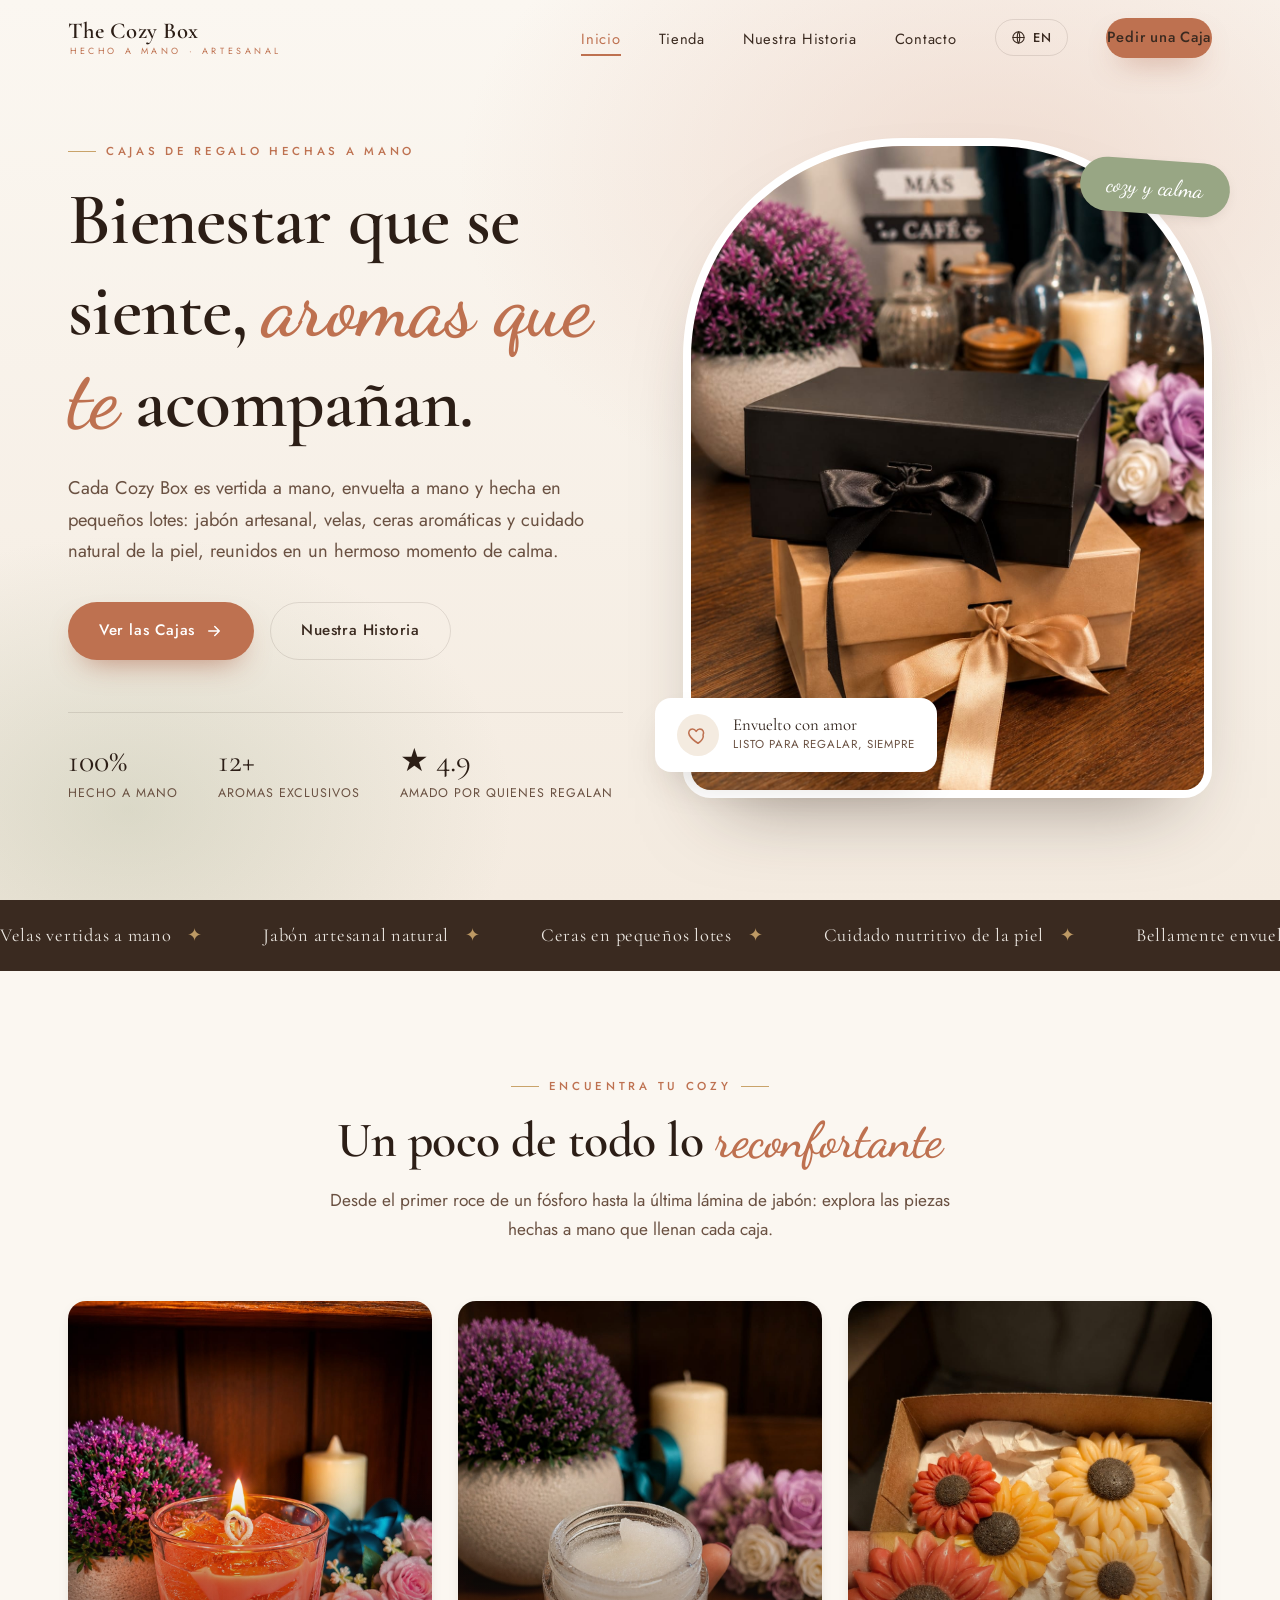
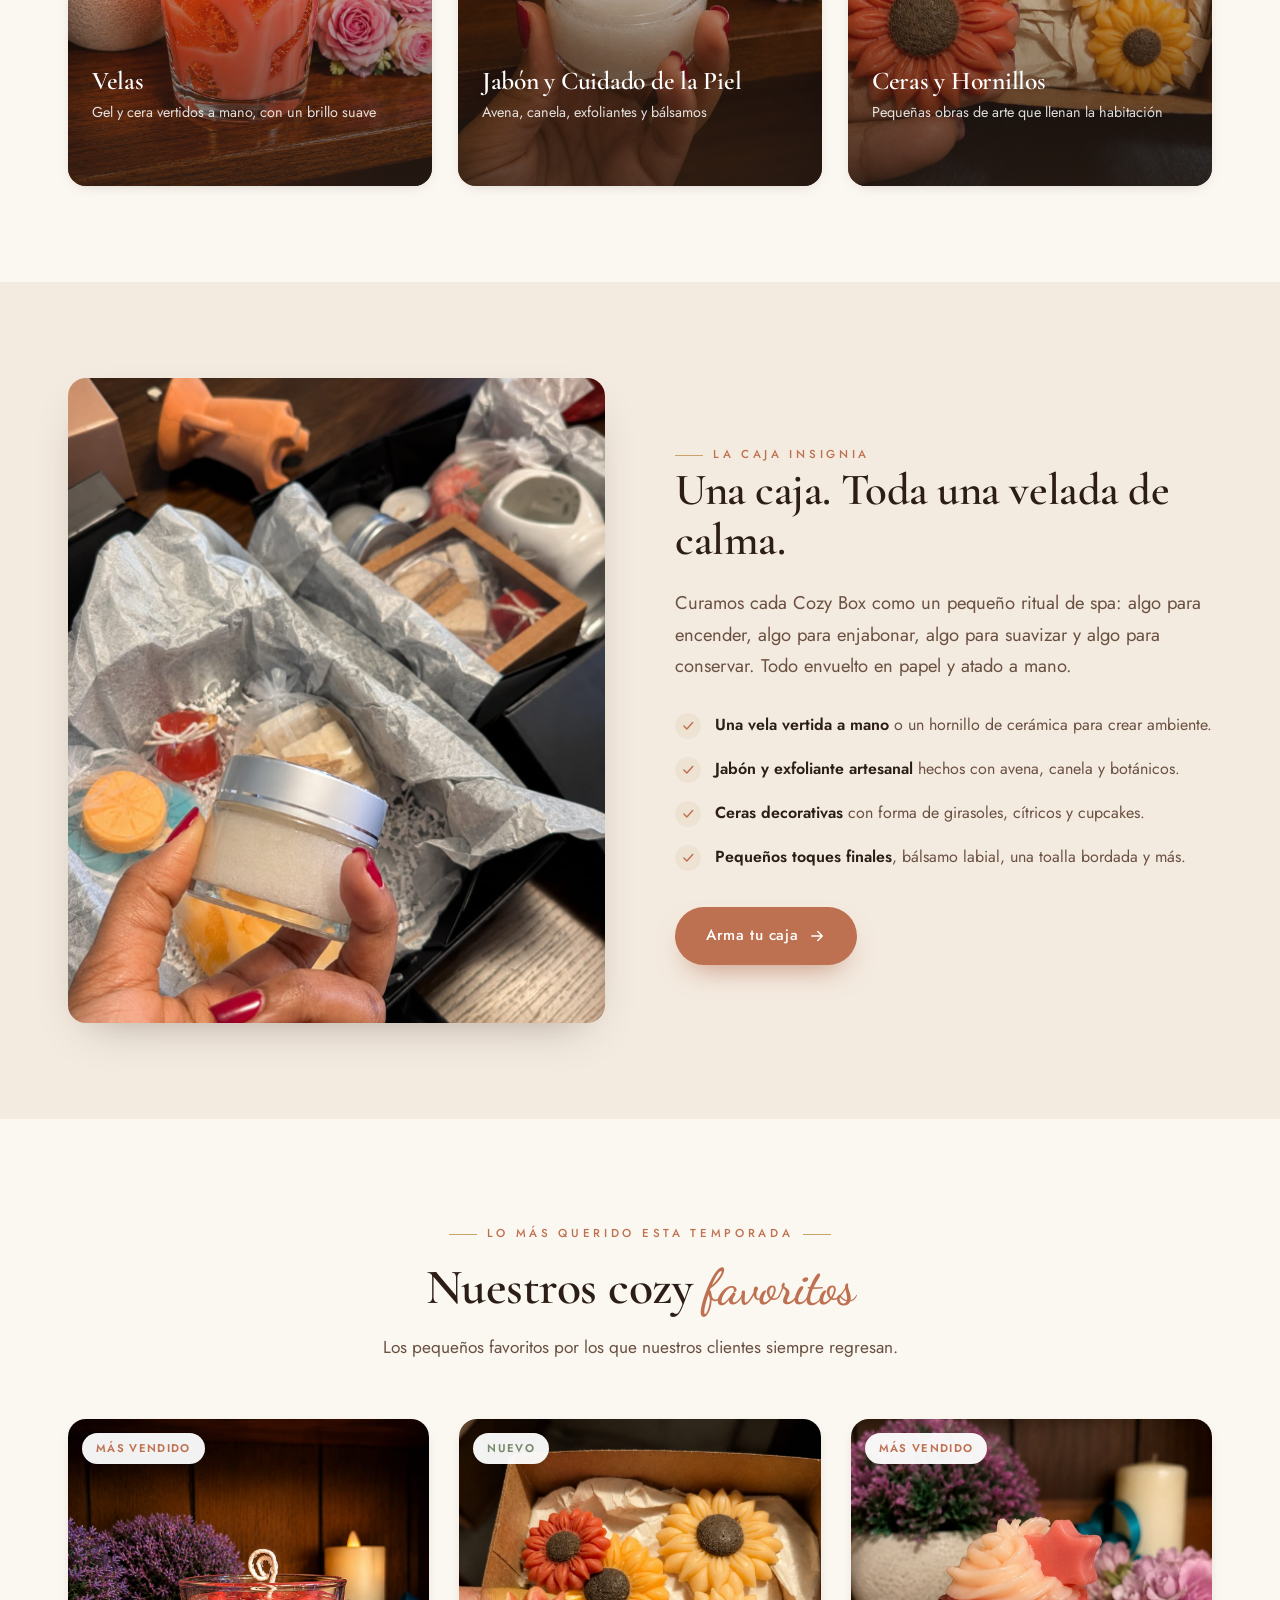
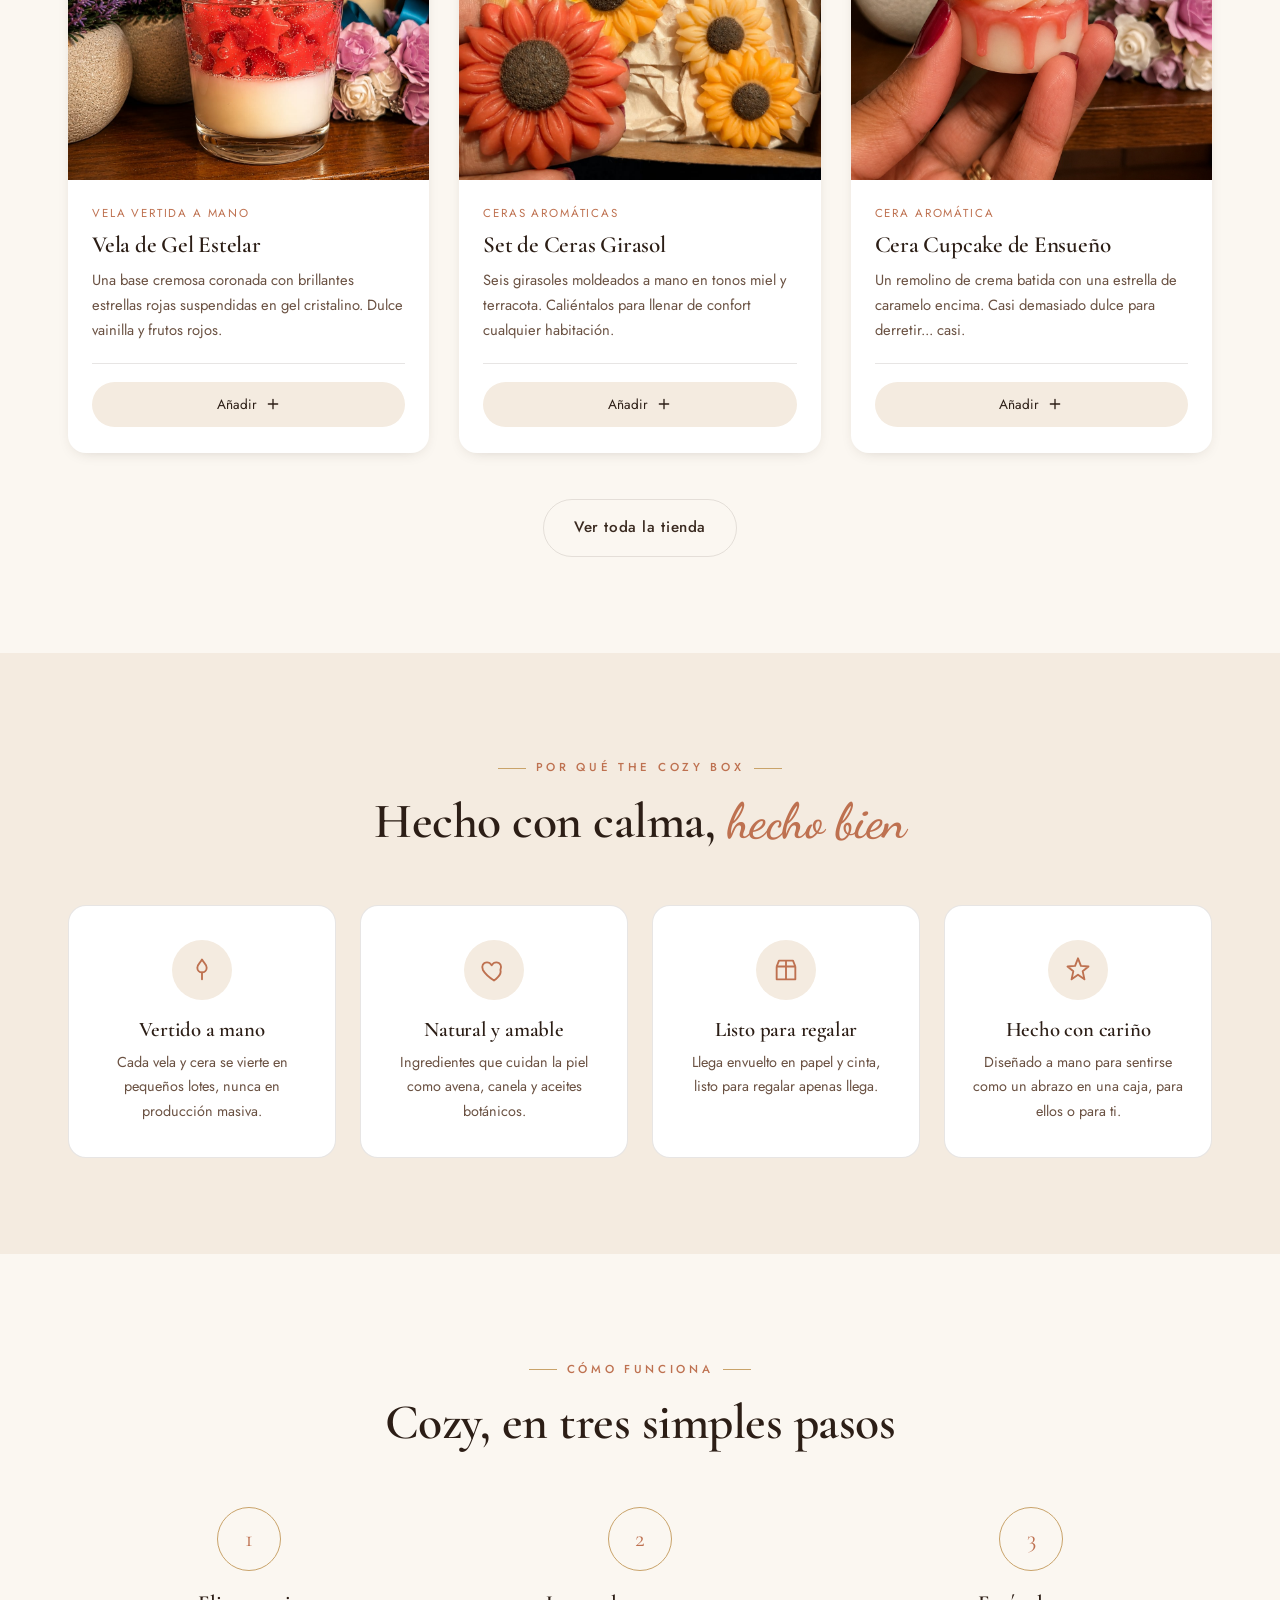
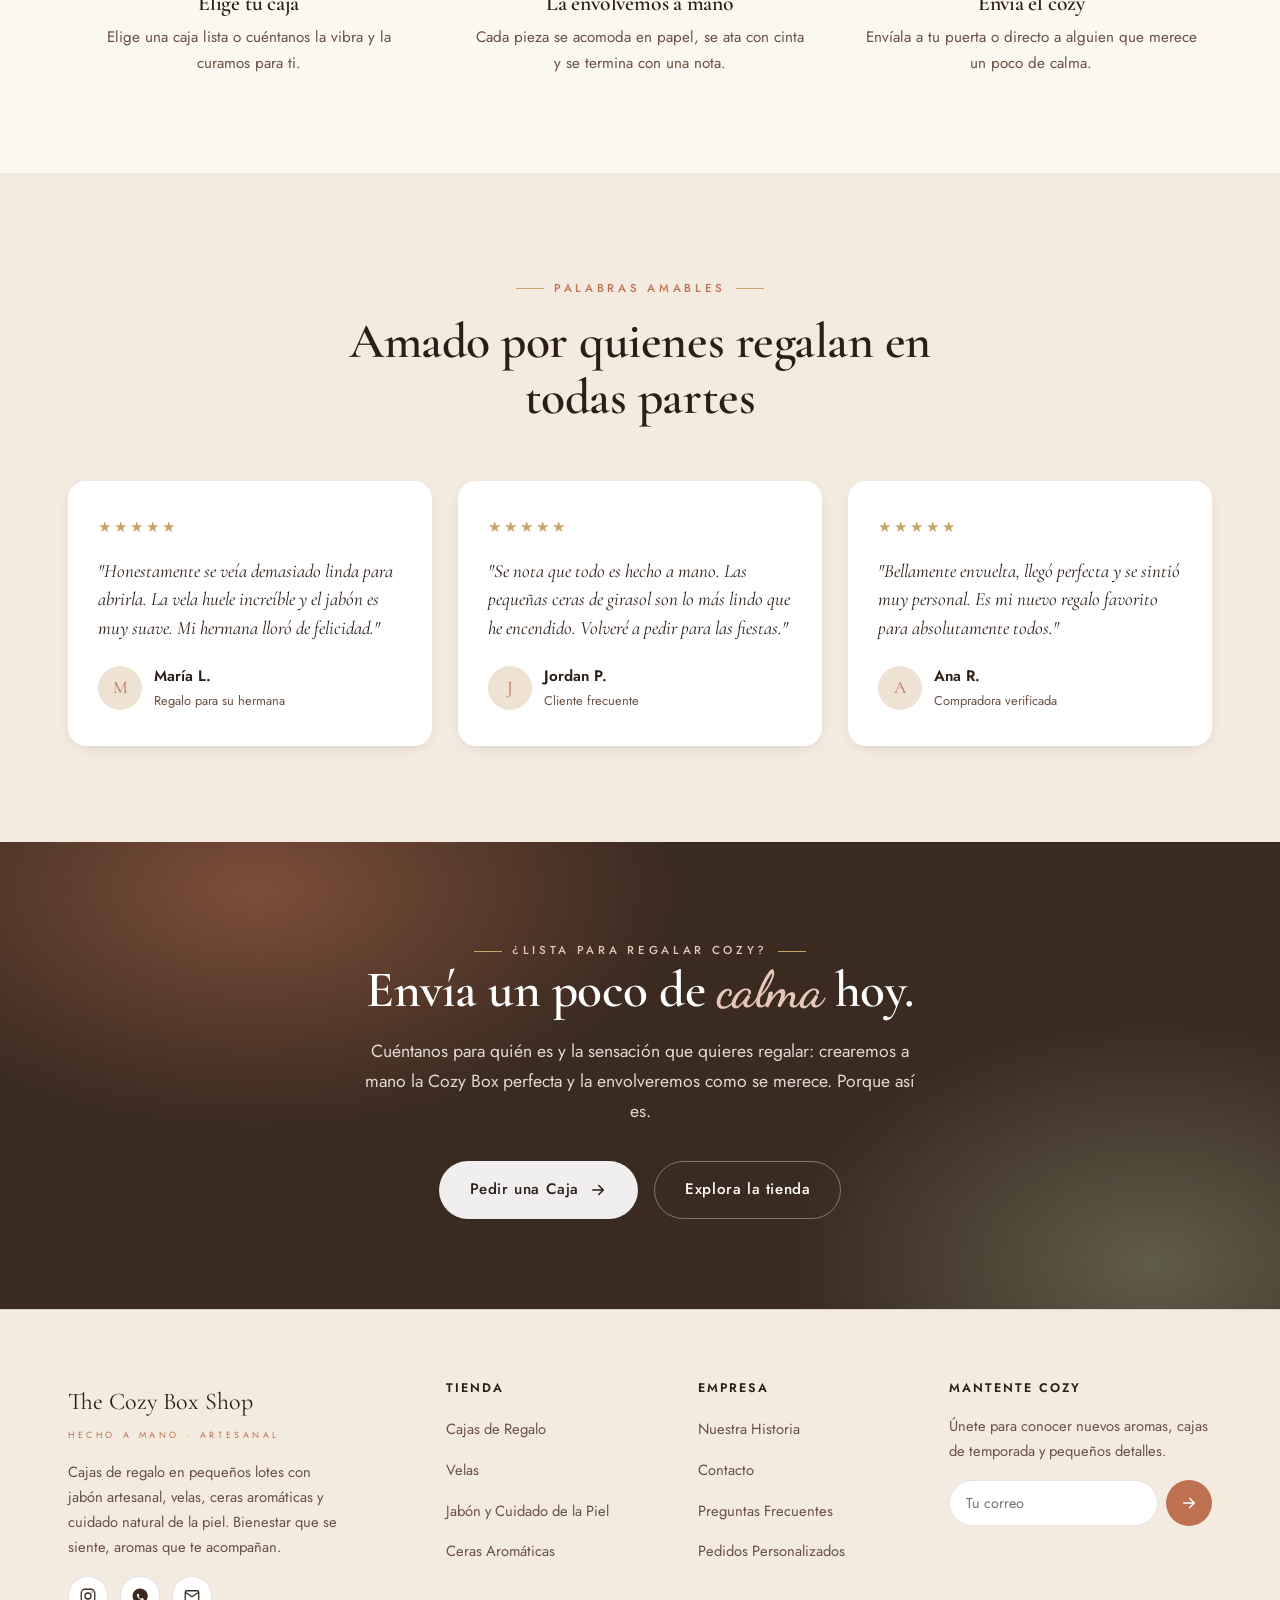
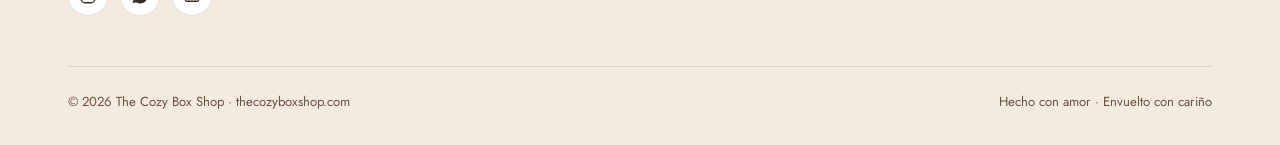
==== index.html @ f4580fd0 "Initial commit: The Cozy Box Shop static site Handmade gift-box boutique site (home, shop, story, co" ====
<!DOCTYPE html>
<html lang="es">
<head>
<meta charset="UTF-8">
<meta name="viewport" content="width=device-width, initial-scale=1.0">
<title>The Cozy Box Shop, Handcrafted Gift Boxes of Soap, Candles & Calm</title>
<meta name="description" content="Artisanal gift boxes filled with handmade soap, scented candles, wax melts, and natural skincare. Thoughtfully curated, beautifully wrapped, and made to be felt. Ship cozy to someone you love.">
<meta property="og:title" content="The Cozy Box Shop, Handcrafted Gift Boxes">
<meta property="og:description" content="Wellness you can feel, scents that stay with you. Handmade gift boxes of soap, candles & calm.">
<meta property="og:type" content="website">
<meta property="og:url" content="https://thecozyboxshop.com">
<meta property="og:image" content="https://thecozyboxshop.com/assets/images/boxes-duo.jpeg">
<link rel="canonical" href="https://thecozyboxshop.com">
<link rel="icon" href="assets/favicon.svg" type="image/svg+xml">
<link rel="apple-touch-icon" href="assets/favicon.svg">
<link rel="preconnect" href="https://fonts.googleapis.com">
<link rel="preconnect" href="https://fonts.gstatic.com" crossorigin>
<link href="https://fonts.googleapis.com/css2?family=Cormorant+Garamond:ital,wght@0,400;0,500;0,600;0,700;1,400;1,500&family=Dancing+Script:wght@500;600;700&family=Jost:wght@300;400;500;600&display=swap" rel="stylesheet">
<link rel="stylesheet" href="css/style.css">
</head>
<body>

<!-- NAV -->
<nav class="nav" id="nav">
  <div class="container">
    <a href="index.html" class="brand">
      <span class="brand-name">The Cozy Box</span>
      <span class="brand-sub">Handmade · Artesanal</span>
    </a>
    <ul class="nav-links" id="navLinks">
      <li><a href="index.html" class="active">Home</a></li>
      <li><a href="shop.html">Shop</a></li>
      <li><a href="about.html">Our Story</a></li>
      <li><a href="contact.html">Contact</a></li>
      <li><button class="lang-toggle" id="langToggle" aria-label="Switch to English"><svg viewBox="0 0 24 24" fill="none" stroke="currentColor" stroke-width="1.7"><circle cx="12" cy="12" r="9"/><path d="M3 12h18M12 3c2.6 2.7 2.6 15.3 0 18M12 3c-2.6 2.7-2.6 15.3 0 18" stroke-linecap="round"/></svg><span id="langLabel">EN</span></button></li>
      <li><a href="contact.html" class="btn btn-primary nav-cta">Order a Box</a></li>
    </ul>
    <button class="hamburger" id="hamburger" aria-label="Menu"><span></span><span></span><span></span></button>
  </div>
</nav>

<!-- HERO -->
<header class="hero">
  <div class="container hero-grid">
    <div class="hero-copy reveal">
      <span class="eyebrow">Handcrafted gift boxes</span>
      <h1>Wellness you can feel, <em>scents that stay</em> with you.</h1>
      <p class="lead">Every Cozy Box is hand-poured, hand-wrapped, and made in small batches, artisanal soap, candles, wax melts &amp; natural skincare, gathered into one beautiful moment of calm.</p>
      <div class="hero-actions">
        <a href="shop.html" class="btn btn-primary">Shop the Boxes
          <svg viewBox="0 0 24 24" fill="none" stroke="currentColor" stroke-width="2"><path d="M5 12h14M13 6l6 6-6 6" stroke-linecap="round" stroke-linejoin="round"/></svg>
        </a>
        <a href="about.html" class="btn btn-ghost">Our Story</a>
      </div>
      <div class="hero-stats">
        <div class="stat"><div class="n">100%</div><div class="l">Handmade</div></div>
        <div class="stat"><div class="n">12+</div><div class="l">Signature scents</div></div>
        <div class="stat"><div class="n">★ 4.9</div><div class="l">Loved by gifters</div></div>
      </div>
    </div>
    <div class="hero-art reveal d1">
      <div class="frame"><img src="assets/images/boxes-duo.jpeg" alt="Two hand-wrapped Cozy Boxes with satin ribbon bows, styled with flowers and a candle"></div>
      <span class="hero-tag">cozy &amp; calm</span>
      <div class="hero-badge">
        <span class="ico"><svg viewBox="0 0 24 24" fill="none" stroke="currentColor" stroke-width="1.7"><path d="M12 21s-7-4.5-9.5-9C1 9 2.5 5.5 6 5.5c2 0 3.2 1.2 4 2.5.8-1.3 2-2.5 4-2.5 3.5 0 5 3.5 3.5 6.5C19 16.5 12 21 12 21z" stroke-linejoin="round"/></svg></span>
        <div><div class="t">Wrapped with love</div><div class="s">Gift-ready, every time</div></div>
      </div>
    </div>
  </div>
</header>

<!-- TRUST STRIP -->
<div class="strip">
  <div class="strip-track">
    <span>Hand-poured candles</span><span>Natural artisan soap</span><span>Small-batch wax melts</span>
    <span>Nourishing skincare</span><span>Beautifully gift-wrapped</span>
    <span>Hand-poured candles</span><span>Natural artisan soap</span><span>Small-batch wax melts</span>
    <span>Nourishing skincare</span><span>Beautifully gift-wrapped</span>
  </div>
</div>

<!-- CATEGORIES -->
<section class="section">
  <div class="container">
    <div class="sec-head center reveal">
      <span class="eyebrow center">Find your cozy</span>
      <h2>A little of everything <span class="script">soothing</span></h2>
      <p>From the first scratch of a match to the last sliver of soap, explore the handmade pieces that fill every box.</p>
    </div>
    <div class="cats">
      <a href="shop.html#candles" class="cat reveal">
        <img src="assets/images/candle-coral.jpeg" alt="Coral gel candle glowing on a wooden shelf">
        <div class="cat-body">
          <h3>Candles</h3>
          <p>Hand-poured gel &amp; wax, lit with a soft glow</p>
          <span class="cat-link">Explore →</span>
        </div>
      </a>
      <a href="shop.html#soap" class="cat reveal d1">
        <img src="assets/images/sugar-scrub-jar.jpeg" alt="A jar of handmade sugar scrub held in hand">
        <div class="cat-body">
          <h3>Soap &amp; Skincare</h3>
          <p>Oatmeal, cinnamon, scrubs &amp; balms</p>
          <span class="cat-link">Explore →</span>
        </div>
      </a>
      <a href="shop.html#melts" class="cat reveal d2">
        <img src="assets/images/waxmelts-sunflower.jpeg" alt="Sunflower-shaped wax melts in a kraft box">
        <div class="cat-body">
          <h3>Wax Melts &amp; Burners</h3>
          <p>Tiny works of art that fill a room</p>
          <span class="cat-link">Explore →</span>
        </div>
      </a>
    </div>
  </div>
</section>

<!-- FEATURE SPLIT -->
<section class="section" style="background:var(--cream-2);">
  <div class="container split">
    <div class="split-media reveal"><img src="assets/images/box-assortment.jpeg" alt="An open Cozy Box filled with a ceramic burner, sugar scrub, handmade soaps, wax melts and candles"></div>
    <div class="split-copy reveal d1">
      <span class="eyebrow">The signature box</span>
      <h2>One box. A whole evening of calm.</h2>
      <p class="lead">We curate each Cozy Box like a little spa ritual, something to light, something to lather, something to soften, and something to keep. All wrapped in tissue and tied by hand.</p>
      <ul class="tick-list">
        <li><span class="tk"><svg viewBox="0 0 24 24" fill="none" stroke="currentColor" stroke-width="2.5"><path d="M5 12l5 5L20 6" stroke-linecap="round" stroke-linejoin="round"/></svg></span><span><strong>A hand-poured candle</strong> or ceramic wax burner to set the mood.</span></li>
        <li><span class="tk"><svg viewBox="0 0 24 24" fill="none" stroke="currentColor" stroke-width="2.5"><path d="M5 12l5 5L20 6" stroke-linecap="round" stroke-linejoin="round"/></svg></span><span><strong>Artisan soap &amp; scrub</strong> made with oatmeal, cinnamon &amp; botanicals.</span></li>
        <li><span class="tk"><svg viewBox="0 0 24 24" fill="none" stroke="currentColor" stroke-width="2.5"><path d="M5 12l5 5L20 6" stroke-linecap="round" stroke-linejoin="round"/></svg></span><span><strong>Decorative wax melts</strong> shaped like sunflowers, citrus &amp; cupcakes.</span></li>
        <li><span class="tk"><svg viewBox="0 0 24 24" fill="none" stroke="currentColor" stroke-width="2.5"><path d="M5 12l5 5L20 6" stroke-linecap="round" stroke-linejoin="round"/></svg></span><span><strong>Little finishing touches</strong>, lip balm, an embroidered towel &amp; more.</span></li>
      </ul>
      <a href="shop.html" class="btn btn-primary">Build your box
        <svg viewBox="0 0 24 24" fill="none" stroke="currentColor" stroke-width="2"><path d="M5 12h14M13 6l6 6-6 6" stroke-linecap="round" stroke-linejoin="round"/></svg>
      </a>
    </div>
  </div>
</section>

<!-- BESTSELLERS -->
<section class="section">
  <div class="container">
    <div class="sec-head center reveal">
      <span class="eyebrow center">Loved this season</span>
      <h2>Our cozy <span class="script">bestsellers</span></h2>
      <p>The little favorites our customers keep coming back for.</p>
    </div>
    <div class="prod-grid">
      <article class="prod reveal">
        <div class="prod-img"><span class="prod-pill">Bestseller</span><img src="assets/images/candle-stars.jpeg" alt="Layered candle with red star embeds"></div>
        <div class="prod-body">
          <span class="cat-tag">Hand-poured candle</span>
          <h3>Starlight Gel Candle</h3>
          <p>A creamy base topped with shimmering red stars suspended in crystal-clear gel. Sweet vanilla &amp; berry.</p>
          <div class="prod-foot"><a href="contact.html" class="add">Add <svg viewBox="0 0 24 24" fill="none" stroke="currentColor" stroke-width="2"><path d="M12 5v14M5 12h14" stroke-linecap="round"/></svg></a></div>
        </div>
      </article>
      <article class="prod reveal d1">
        <div class="prod-img"><span class="prod-pill sage">New</span><img src="assets/images/waxmelts-sunflower.jpeg" alt="Sunflower wax melts in warm autumn colors"></div>
        <div class="prod-body">
          <span class="cat-tag">Wax melts</span>
          <h3>Sunflower Melt Set</h3>
          <p>Six hand-molded sunflowers in honey &amp; terracotta tones. Warm them to fill any room with comfort.</p>
          <div class="prod-foot"><a href="contact.html" class="add">Add <svg viewBox="0 0 24 24" fill="none" stroke="currentColor" stroke-width="2"><path d="M12 5v14M5 12h14" stroke-linecap="round"/></svg></a></div>
        </div>
      </article>
      <article class="prod reveal d2">
        <div class="prod-img"><span class="prod-pill">Bestseller</span><img src="assets/images/waxmelt-cupcake.jpeg" alt="Cupcake-shaped wax melt with pink drip"></div>
        <div class="prod-body">
          <span class="cat-tag">Wax melt</span>
          <h3>Cupcake Dream Melt</h3>
          <p>A whipped buttercream swirl with a candy star on top. Almost too sweet to melt, almost.</p>
          <div class="prod-foot"><a href="contact.html" class="add">Add <svg viewBox="0 0 24 24" fill="none" stroke="currentColor" stroke-width="2"><path d="M12 5v14M5 12h14" stroke-linecap="round"/></svg></a></div>
        </div>
      </article>
    </div>
    <div class="text-center" style="margin-top:46px;">
      <a href="shop.html" class="btn btn-ghost">View the full shop</a>
    </div>
  </div>
</section>

<!-- WHY / TILES -->
<section class="section" style="background:var(--cream-2);">
  <div class="container">
    <div class="sec-head center reveal">
      <span class="eyebrow center">Why The Cozy Box</span>
      <h2>Made slowly, <span class="script">made well</span></h2>
    </div>
    <div class="tiles">
      <div class="tile reveal">
        <span class="ico"><svg viewBox="0 0 24 24" fill="none" stroke="currentColor" stroke-width="1.6"><path d="M12 3c1.5 3 4 4 4 7a4 4 0 11-8 0c0-3 2.5-4 4-7z" stroke-linejoin="round"/><path d="M12 14v6" stroke-linecap="round"/></svg></span>
        <h3>Hand-poured</h3>
        <p>Every candle and melt is poured in small batches, never mass-produced.</p>
      </div>
      <div class="tile reveal d1">
        <span class="ico"><svg viewBox="0 0 24 24" fill="none" stroke="currentColor" stroke-width="1.6"><path d="M12 21s-7-4.5-9.5-9C1 9 2.5 5.5 6 5.5c2 0 3.2 1.2 4 2.5.8-1.3 2-2.5 4-2.5 3.5 0 5 3.5 3.5 6.5C19 16.5 12 21 12 21z" stroke-linejoin="round"/></svg></span>
        <h3>Natural &amp; kind</h3>
        <p>Skin-loving ingredients like oatmeal, cinnamon &amp; botanical oils.</p>
      </div>
      <div class="tile reveal d2">
        <span class="ico"><svg viewBox="0 0 24 24" fill="none" stroke="currentColor" stroke-width="1.6"><path d="M4 9h16v11H4zM4 9l2-5h12l2 5M12 4v16" stroke-linejoin="round"/></svg></span>
        <h3>Gift-ready</h3>
        <p>Arrives wrapped in tissue &amp; ribbon, ready to give the moment it lands.</p>
      </div>
      <div class="tile reveal d3">
        <span class="ico"><svg viewBox="0 0 24 24" fill="none" stroke="currentColor" stroke-width="1.6"><path d="M12 2l2.5 6.5L21 9l-5 4 1.5 7L12 16l-5.5 4L8 13 3 9l6.5-.5z" stroke-linejoin="round"/></svg></span>
        <h3>Made with care</h3>
        <p>Designed by hand to feel like a hug in a box, for them, or for you.</p>
      </div>
    </div>
  </div>
</section>

<!-- HOW IT WORKS -->
<section class="section">
  <div class="container">
    <div class="sec-head center reveal">
      <span class="eyebrow center">How it works</span>
      <h2>Cozy, in three easy steps</h2>
    </div>
    <div class="steps">
      <div class="step reveal"><div class="num">1</div><h3>Choose your box</h3><p>Pick a ready-made box or tell us the vibe and we'll curate it for you.</p></div>
      <div class="step reveal d1"><div class="num">2</div><h3>We hand-wrap it</h3><p>Each piece is nestled in tissue, tied with ribbon, and finished with a note.</p></div>
      <div class="step reveal d2"><div class="num">3</div><h3>Send the cozy</h3><p>Ship it to your door or straight to someone who deserves a little calm.</p></div>
    </div>
  </div>
</section>

<!-- TESTIMONIALS -->
<section class="section" style="background:var(--cream-2);">
  <div class="container">
    <div class="sec-head center reveal">
      <span class="eyebrow center">Kind words</span>
      <h2>Loved by gifters everywhere</h2>
    </div>
    <div class="quotes">
      <div class="quote reveal">
        <div class="stars">★★★★★</div>
        <p>"It honestly looked too pretty to open. The candle smells incredible and the soap is so gentle. My sister cried happy tears."</p>
        <div class="who"><span class="av">M</span><div><div class="nm">María L.</div><div class="rl">Gifted to her sister</div></div></div>
      </div>
      <div class="quote reveal d1">
        <div class="stars">★★★★★</div>
        <p>"You can tell everything is handmade. The little sunflower melts are the cutest thing I've ever burned. Ordering again for the holidays."</p>
        <div class="who"><span class="av">J</span><div><div class="nm">Jordan P.</div><div class="rl">Repeat customer</div></div></div>
      </div>
      <div class="quote reveal d2">
        <div class="stars">★★★★★</div>
        <p>"Beautifully wrapped, arrived perfectly, and felt so personal. This is my new go-to gift for absolutely everyone."</p>
        <div class="who"><span class="av">A</span><div><div class="nm">Ana R.</div><div class="rl">Verified buyer</div></div></div>
      </div>
    </div>
  </div>
</section>

<!-- CTA BAND -->
<section class="cta-band">
  <div class="container">
    <span class="eyebrow center" style="color:var(--blush);">Ready to gift cozy?</span>
    <h2>Send a little <em>calm</em> today.</h2>
    <p>Tell us who it's for and the feeling you want to give, we'll handcraft the perfect Cozy Box and wrap it like it matters. Because it does.</p>
    <div class="hero-actions">
      <a href="contact.html" class="btn btn-light">Order a Box
        <svg viewBox="0 0 24 24" fill="none" stroke="currentColor" stroke-width="2"><path d="M5 12h14M13 6l6 6-6 6" stroke-linecap="round" stroke-linejoin="round"/></svg>
      </a>
      <a href="shop.html" class="btn btn-ghost" style="color:#fff;border-color:rgba(255,255,255,.35);">Browse the shop</a>
    </div>
  </div>
</section>

<!-- FOOTER -->
<footer class="footer">
  <div class="container">
    <div class="footer-grid">
      <div>
        <div class="brand-name">The Cozy Box Shop</div>
        <div class="brand-sub">Handmade · Artesanal</div>
        <p>Small-batch gift boxes of handmade soap, candles, wax melts &amp; natural skincare. Wellness you can feel, scents that stay with you.</p>
        <div class="socials">
          <a href="https://instagram.com" aria-label="Instagram" target="_blank" rel="noopener"><svg viewBox="0 0 24 24" fill="none" stroke="currentColor" stroke-width="1.7"><rect x="3" y="3" width="18" height="18" rx="5"/><circle cx="12" cy="12" r="4"/><circle cx="17.5" cy="6.5" r="1" fill="currentColor" stroke="none"/></svg></a>
          <a href="https://wa.me/18298127667" aria-label="WhatsApp" target="_blank" rel="noopener"><svg viewBox="0 0 24 24" fill="currentColor"><path d="M12 2a10 10 0 00-8.6 15l-1.3 4.7 4.8-1.3A10 10 0 1012 2zm5.3 14.2c-.2.6-1.2 1.2-1.7 1.2-.4 0-1 .2-3.2-.8s-3.5-3.2-3.6-3.3c-.1-.2-.9-1.2-.9-2.3s.6-1.6.8-1.8c.2-.2.4-.3.6-.3h.4c.2 0 .4 0 .6.5l.7 1.7c.1.2.1.4 0 .5l-.3.5-.3.3c-.1.1-.3.3-.1.5s.6 1 1.3 1.6c.9.8 1.6 1 1.8 1.1.2.1.4.1.5-.1l.6-.7c.2-.2.3-.2.5-.1l1.6.8c.2.1.4.2.4.3.1.1.1.5-.1 1z"/></svg></a>
          <a href="mailto:hello@thecozyboxshop.com" aria-label="Email"><svg viewBox="0 0 24 24" fill="none" stroke="currentColor" stroke-width="1.7"><rect x="3" y="5" width="18" height="14" rx="2"/><path d="M3 7l9 6 9-6"/></svg></a>
        </div>
      </div>
      <div>
        <h4>Shop</h4>
        <ul>
          <li><a href="shop.html">Gift Boxes</a></li>
          <li><a href="shop.html#candles">Candles</a></li>
          <li><a href="shop.html#soap">Soap &amp; Skincare</a></li>
          <li><a href="shop.html#melts">Wax Melts</a></li>
        </ul>
      </div>
      <div>
        <h4>Company</h4>
        <ul>
          <li><a href="about.html">Our Story</a></li>
          <li><a href="contact.html">Contact</a></li>
          <li><a href="contact.html#faq">FAQ</a></li>
          <li><a href="shop.html">Custom Orders</a></li>
        </ul>
      </div>
      <div>
        <h4>Stay cozy</h4>
        <p style="margin-bottom:4px;">Join for new scents, seasonal boxes &amp; little treats.</p>
        <form class="nl-form">
          <input type="email" placeholder="Your email" required aria-label="Email">
          <button type="submit" aria-label="Subscribe"><svg viewBox="0 0 24 24" fill="none" stroke="currentColor" stroke-width="2"><path d="M5 12h14M13 6l6 6-6 6" stroke-linecap="round" stroke-linejoin="round"/></svg></button>
        </form>
      </div>
    </div>
    <div class="foot-note">
      <span>© <span id="year">2026</span> The Cozy Box Shop · thecozyboxshop.com</span>
      <span>Handmade with love · Wrapped with care</span>
    </div>
  </div>
</footer>

<script src="js/main.js"></script>
<script src="js/i18n.js"></script>
</body>
</html>
---- css/style.css ----
/* =========================================================
   THE COZY BOX SHOP, boutique stylesheet
   Warm, artisanal, spa-inspired design system
   ========================================================= */

:root {
  /* palette */
  --cream:        #FBF7F1;
  --cream-2:      #F4EBE0;
  --cream-3:      #EEE2D3;
  --terracotta:   #BE7150;
  --terracotta-d: #A1573A;
  --brown:        #3A2A20;
  --brown-soft:   #6A5142;
  --sage:         #98A684;
  --sage-d:       #76876A;
  --blush:        #E7C7B8;
  --gold:         #C9A36A;
  --ink:          #2C1E16;
  --line:         rgba(58, 42, 32, 0.12);

  --shadow-sm: 0 4px 16px -8px rgba(58, 42, 32, 0.28);
  --shadow-md: 0 18px 44px -22px rgba(58, 42, 32, 0.42);
  --shadow-lg: 0 40px 80px -40px rgba(58, 42, 32, 0.5);

  --serif: 'Cormorant Garamond', Georgia, serif;
  --sans:  'Jost', -apple-system, 'Segoe UI', sans-serif;
  --script:'Dancing Script', cursive;

  --nav-h: 76px;
  --maxw: 1200px;
  --radius: 18px;
}

* { box-sizing: border-box; margin: 0; padding: 0; }

html { scroll-behavior: smooth; }

body {
  font-family: var(--sans);
  color: var(--brown);
  background: var(--cream);
  line-height: 1.7;
  font-size: 17px;
  -webkit-font-smoothing: antialiased;
  overflow-x: hidden;
}

img { max-width: 100%; display: block; }

a { color: inherit; text-decoration: none; }

h1, h2, h3, h4 {
  font-family: var(--serif);
  font-weight: 600;
  line-height: 1.12;
  color: var(--ink);
  letter-spacing: -0.01em;
}

.container {
  max-width: var(--maxw);
  margin: 0 auto;
  padding: 0 28px;
}

.script {
  font-family: var(--script);
  color: var(--terracotta);
  font-weight: 600;
}

.eyebrow {
  font-family: var(--sans);
  text-transform: uppercase;
  letter-spacing: 0.32em;
  font-size: 0.72rem;
  font-weight: 500;
  color: var(--terracotta);
  display: inline-flex;
  align-items: center;
  gap: 10px;
}
.eyebrow::before, .eyebrow.center::after {
  content: '';
  width: 28px; height: 1px;
  background: var(--gold);
  display: inline-block;
}
.eyebrow.center { justify-content: center; }

.section { padding: 96px 0; }
.section-tight { padding: 64px 0; }

.text-center { text-align: center; }

.lead {
  font-size: 1.15rem;
  color: var(--brown-soft);
  max-width: 620px;
}
.lead.center { margin-left: auto; margin-right: auto; }

/* ---------- buttons ---------- */
.btn {
  display: inline-flex;
  align-items: center;
  gap: 10px;
  font-family: var(--sans);
  font-weight: 500;
  font-size: 0.95rem;
  letter-spacing: 0.04em;
  padding: 15px 30px;
  border-radius: 999px;
  cursor: pointer;
  border: 1px solid transparent;
  transition: transform .25s ease, box-shadow .25s ease, background .25s ease, color .25s ease;
}
.btn svg { width: 18px; height: 18px; }
.btn-primary {
  background: var(--terracotta);
  color: #fff;
  box-shadow: 0 14px 30px -14px rgba(166, 87, 58, 0.7);
}
.btn-primary:hover { background: var(--terracotta-d); transform: translateY(-2px); box-shadow: 0 20px 38px -14px rgba(166, 87, 58, 0.8); }
.btn-ghost {
  background: transparent;
  color: var(--brown);
  border-color: var(--line);
}
.btn-ghost:hover { border-color: var(--brown); transform: translateY(-2px); }
.btn-light {
  background: rgba(255,255,255,0.92);
  color: var(--ink);
}
.btn-light:hover { background:#fff; transform: translateY(-2px); }

/* =========================================================
   NAV
   ========================================================= */
.nav {
  position: fixed;
  inset: 0 0 auto 0;
  height: var(--nav-h);
  z-index: 100;
  display: flex;
  align-items: center;
  transition: background .35s ease, box-shadow .35s ease, height .35s ease;
}
.nav.scrolled {
  background: rgba(251, 247, 241, 0.88);
  backdrop-filter: blur(14px);
  box-shadow: 0 1px 0 var(--line);
}
.nav .container {
  display: flex;
  align-items: center;
  justify-content: space-between;
  width: 100%;
}
.brand {
  display: flex;
  flex-direction: column;
  line-height: 1;
}
.brand .brand-name {
  font-family: var(--serif);
  font-size: 1.42rem;
  font-weight: 600;
  color: var(--ink);
  letter-spacing: 0.02em;
}
.brand .brand-sub {
  font-family: var(--sans);
  text-transform: uppercase;
  letter-spacing: 0.4em;
  font-size: 0.56rem;
  color: var(--terracotta);
  margin-top: 4px;
  padding-left: 2px;
}
.nav-links {
  display: flex;
  align-items: center;
  gap: 38px;
  list-style: none;
}
.nav-links a {
  font-size: 0.92rem;
  letter-spacing: 0.05em;
  color: var(--brown);
  position: relative;
  padding: 6px 0;
  transition: color .2s;
}
.nav-links a::after {
  content: '';
  position: absolute;
  left: 0; bottom: 0;
  width: 0; height: 1.5px;
  background: var(--terracotta);
  transition: width .3s ease;
}
.nav-links a:hover, .nav-links a.active { color: var(--terracotta); }
.nav-links a:hover::after, .nav-links a.active::after { width: 100%; }
.nav-cta { padding: 11px 22px; font-size: 0.85rem; }

.lang-toggle {
  display: inline-flex;
  align-items: center;
  gap: 7px;
  background: transparent;
  border: 1px solid var(--line);
  color: var(--brown);
  padding: 8px 15px;
  border-radius: 999px;
  font-family: var(--sans);
  font-size: 0.8rem;
  font-weight: 500;
  letter-spacing: 0.08em;
  cursor: pointer;
  transition: border-color .25s, color .25s, background .25s;
}
.lang-toggle:hover { border-color: var(--terracotta); color: var(--terracotta); }
.lang-toggle svg { width: 15px; height: 15px; }

.hamburger {
  display: none;
  flex-direction: column;
  gap: 5px;
  background: none;
  border: none;
  cursor: pointer;
  padding: 8px;
}
.hamburger span {
  width: 26px; height: 2px;
  background: var(--ink);
  transition: .3s;
  border-radius: 2px;
}
.hamburger.open span:nth-child(1) { transform: translateY(7px) rotate(45deg); }
.hamburger.open span:nth-child(2) { opacity: 0; }
.hamburger.open span:nth-child(3) { transform: translateY(-7px) rotate(-45deg); }

/* =========================================================
   HERO
   ========================================================= */
.hero {
  position: relative;
  min-height: 100vh;
  display: flex;
  align-items: center;
  padding: calc(var(--nav-h) + 40px) 0 80px;
  overflow: hidden;
  background:
    radial-gradient(900px 600px at 78% 20%, rgba(231, 199, 184, 0.55), transparent 60%),
    radial-gradient(700px 500px at 10% 90%, rgba(152, 166, 132, 0.28), transparent 55%),
    linear-gradient(180deg, var(--cream) 0%, var(--cream-2) 100%);
}
.hero-grid {
  display: grid;
  grid-template-columns: 1.05fr 1fr;
  gap: 60px;
  align-items: center;
}
.hero-copy h1 {
  font-size: clamp(2.8rem, 6vw, 4.6rem);
  margin: 18px 0 0;
}
.hero-copy h1 em {
  font-style: normal;
  font-family: var(--script);
  color: var(--terracotta);
  font-size: 1.12em;
  font-weight: 600;
}
.hero-copy .lead { margin: 26px 0 36px; }
.hero-actions { display: flex; gap: 16px; flex-wrap: wrap; }

.hero-stats {
  display: flex;
  gap: 40px;
  margin-top: 52px;
  padding-top: 32px;
  border-top: 1px solid var(--line);
}
.hero-stats .stat .n {
  font-family: var(--serif);
  font-size: 2rem;
  color: var(--ink);
  line-height: 1;
}
.hero-stats .stat .l {
  font-size: 0.78rem;
  letter-spacing: 0.08em;
  text-transform: uppercase;
  color: var(--brown-soft);
  margin-top: 6px;
}

/* hero collage */
.hero-art {
  position: relative;
}
.hero-art .frame {
  border-radius: 220px 220px 28px 28px;
  overflow: hidden;
  box-shadow: var(--shadow-lg);
  aspect-ratio: 4 / 5;
  border: 8px solid #fff;
}
.hero-art .frame img { width: 100%; height: 100%; object-fit: cover; }
.hero-badge {
  position: absolute;
  bottom: 26px; left: -28px;
  background: #fff;
  border-radius: 16px;
  padding: 16px 22px;
  box-shadow: var(--shadow-md);
  display: flex;
  align-items: center;
  gap: 14px;
}
.hero-badge .ico {
  width: 42px; height: 42px;
  border-radius: 50%;
  background: var(--cream-2);
  display: grid; place-items: center;
  color: var(--terracotta);
}
.hero-badge .ico svg { width: 22px; height: 22px; }
.hero-badge .t { font-family: var(--serif); font-size: 1.05rem; color: var(--ink); line-height: 1.1; }
.hero-badge .s { font-size: 0.72rem; letter-spacing: 0.08em; text-transform: uppercase; color: var(--brown-soft); }
.hero-tag {
  position: absolute;
  top: 22px; right: -18px;
  background: var(--sage);
  color: #fff;
  font-family: var(--script);
  font-size: 1.4rem;
  padding: 8px 26px;
  border-radius: 999px;
  box-shadow: var(--shadow-sm);
  transform: rotate(4deg);
}

/* =========================================================
   MARQUEE / trust strip
   ========================================================= */
.strip {
  background: var(--brown);
  color: var(--cream);
  padding: 20px 0;
  overflow: hidden;
}
.strip-track {
  display: flex;
  gap: 60px;
  white-space: nowrap;
  animation: marquee 26s linear infinite;
  width: max-content;
}
.strip-track span {
  font-family: var(--serif);
  font-size: 1.15rem;
  letter-spacing: 0.04em;
  display: inline-flex;
  align-items: center;
  gap: 16px;
  opacity: 0.92;
}
.strip-track span::after { content: '✦'; color: var(--gold); }
@keyframes marquee {
  from { transform: translateX(0); }
  to   { transform: translateX(-50%); }
}

/* =========================================================
   SECTION HEADER
   ========================================================= */
.sec-head { max-width: 640px; margin-bottom: 56px; }
.sec-head.center { margin-left: auto; margin-right: auto; text-align: center; }
.sec-head h2 {
  font-size: clamp(2.1rem, 4vw, 3.1rem);
  margin: 16px 0 0;
}
.sec-head p { margin-top: 18px; color: var(--brown-soft); font-size: 1.08rem; }

/* =========================================================
   CATEGORY CARDS
   ========================================================= */
.cats {
  display: grid;
  grid-template-columns: repeat(3, 1fr);
  gap: 26px;
}
.cat {
  position: relative;
  border-radius: var(--radius);
  overflow: hidden;
  aspect-ratio: 3 / 4;
  box-shadow: var(--shadow-sm);
  transition: transform .4s ease, box-shadow .4s ease;
}
.cat img {
  width: 100%; height: 100%;
  object-fit: cover;
  transition: transform .8s ease;
}
.cat::after {
  content: '';
  position: absolute; inset: 0;
  background: linear-gradient(180deg, transparent 35%, rgba(44, 30, 22, 0.78) 100%);
}
.cat .cat-body {
  position: absolute;
  left: 24px; right: 24px; bottom: 24px;
  z-index: 2; color: #fff;
}
.cat .cat-body h3 { color: #fff; font-size: 1.6rem; }
.cat .cat-body p { font-size: 0.9rem; opacity: 0.85; margin-top: 4px; }
.cat .cat-link {
  margin-top: 14px;
  display: inline-flex; align-items: center; gap: 8px;
  font-size: 0.82rem; letter-spacing: 0.12em; text-transform: uppercase;
  opacity: 0; transform: translateY(8px);
  transition: .35s ease;
}
.cat:hover { transform: translateY(-6px); box-shadow: var(--shadow-md); }
.cat:hover img { transform: scale(1.07); }
.cat:hover .cat-link { opacity: 1; transform: translateY(0); }

/* =========================================================
   FEATURE / SPLIT
   ========================================================= */
.split {
  display: grid;
  grid-template-columns: 1fr 1fr;
  gap: 70px;
  align-items: center;
}
.split.rev .split-media { order: 2; }
.split-media {
  position: relative;
  border-radius: var(--radius);
  overflow: hidden;
  box-shadow: var(--shadow-md);
  aspect-ratio: 5 / 6;
}
.split-media img { width: 100%; height: 100%; object-fit: cover; }
.split-copy h2 { font-size: clamp(2rem, 3.5vw, 2.9rem); }
.split-copy .lead { margin: 22px 0 30px; }

.tick-list { list-style: none; margin: 28px 0 36px; display: grid; gap: 16px; }
.tick-list li {
  display: flex; gap: 14px; align-items: flex-start;
  font-size: 1rem; color: var(--brown-soft);
}
.tick-list .tk {
  flex: 0 0 26px; width: 26px; height: 26px;
  border-radius: 50%;
  background: var(--cream-3); color: var(--terracotta);
  display: grid; place-items: center; margin-top: 2px;
}
.tick-list .tk svg { width: 14px; height: 14px; }
.tick-list strong { color: var(--ink); font-weight: 600; }

/* =========================================================
   PRODUCT GRID
   ========================================================= */
.prod-grid {
  display: grid;
  grid-template-columns: repeat(3, 1fr);
  gap: 30px;
}
.prod {
  background: #fff;
  border-radius: var(--radius);
  overflow: hidden;
  box-shadow: var(--shadow-sm);
  transition: transform .35s ease, box-shadow .35s ease;
  display: flex; flex-direction: column;
}
.prod:hover { transform: translateY(-6px); box-shadow: var(--shadow-md); }
.prod-img {
  position: relative;
  aspect-ratio: 1 / 1;
  overflow: hidden;
  background: var(--cream-2);
}
.prod-img img { width: 100%; height: 100%; object-fit: cover; transition: transform .7s ease; }
.prod:hover .prod-img img { transform: scale(1.06); }
.prod-pill {
  position: absolute; top: 14px; left: 14px;
  background: rgba(255,255,255,0.95);
  color: var(--terracotta);
  font-size: 0.7rem; letter-spacing: 0.12em; text-transform: uppercase;
  padding: 6px 14px; border-radius: 999px; font-weight: 600;
}
.prod-pill.sage { color: var(--sage-d); }
.prod-body { padding: 24px 24px 26px; display: flex; flex-direction: column; flex: 1; }
.prod-body .cat-tag { font-size: 0.72rem; letter-spacing: 0.16em; text-transform: uppercase; color: var(--terracotta); }
.prod-body h3 { font-size: 1.45rem; margin: 8px 0 10px; }
.prod-body p { font-size: 0.92rem; color: var(--brown-soft); flex: 1; }
.prod-foot {
  display: flex; align-items: center; justify-content: space-between;
  margin-top: 20px; padding-top: 18px; border-top: 1px solid var(--line);
}
.prod-foot .price { font-family: var(--serif); font-size: 1.5rem; color: var(--ink); }
.prod-foot .price small { font-size: 0.8rem; color: var(--brown-soft); font-family: var(--sans); }
.prod-foot .add {
  display: inline-flex; align-items: center; justify-content: center; gap: 8px;
  flex: 1;
  background: var(--cream-2); color: var(--ink);
  padding: 11px 18px; border-radius: 999px; font-size: 0.85rem;
  transition: background .25s, color .25s;
}
.prod-foot .add:hover { background: var(--terracotta); color: #fff; }
.prod-foot .add svg { width: 16px; height: 16px; }

/* =========================================================
   SCENT / FEATURE TILES
   ========================================================= */
.tiles {
  display: grid;
  grid-template-columns: repeat(4, 1fr);
  gap: 24px;
}
.tile {
  background: #fff;
  border: 1px solid var(--line);
  border-radius: var(--radius);
  padding: 34px 26px;
  text-align: center;
  transition: transform .3s, box-shadow .3s;
}
.tile:hover { transform: translateY(-5px); box-shadow: var(--shadow-md); }
.tile .ico {
  width: 60px; height: 60px; margin: 0 auto 18px;
  border-radius: 50%;
  background: var(--cream-2);
  display: grid; place-items: center; color: var(--terracotta);
}
.tile .ico svg { width: 28px; height: 28px; }
.tile h3 { font-size: 1.3rem; }
.tile p { font-size: 0.9rem; color: var(--brown-soft); margin-top: 8px; }

/* =========================================================
   STEPS
   ========================================================= */
.steps { display: grid; grid-template-columns: repeat(3,1fr); gap: 30px; }
.step { text-align: center; padding: 0 12px; }
.step .num {
  width: 64px; height: 64px; margin: 0 auto 20px;
  border-radius: 50%;
  border: 1.5px solid var(--gold);
  display: grid; place-items: center;
  font-family: var(--serif); font-size: 1.5rem; color: var(--terracotta);
  position: relative;
}
.step h3 { font-size: 1.35rem; }
.step p { font-size: 0.95rem; color: var(--brown-soft); margin-top: 10px; }

/* =========================================================
   TESTIMONIALS
   ========================================================= */
.quotes { display: grid; grid-template-columns: repeat(3,1fr); gap: 26px; }
.quote {
  background: #fff;
  border-radius: var(--radius);
  padding: 34px 30px;
  box-shadow: var(--shadow-sm);
  display: flex; flex-direction: column;
}
.quote .stars { color: var(--gold); letter-spacing: 3px; font-size: 0.95rem; }
.quote p { font-family: var(--serif); font-size: 1.18rem; font-style: italic; color: var(--ink); margin: 16px 0 22px; flex: 1; line-height: 1.5; }
.quote .who { display: flex; align-items: center; gap: 12px; }
.quote .av {
  width: 44px; height: 44px; border-radius: 50%;
  background: var(--cream-3); color: var(--terracotta);
  display: grid; place-items: center; font-family: var(--serif); font-size: 1.1rem;
}
.quote .who .nm { font-weight: 600; color: var(--ink); font-size: 0.95rem; }
.quote .who .rl { font-size: 0.8rem; color: var(--brown-soft); }

/* =========================================================
   CTA BAND
   ========================================================= */
.cta-band {
  position: relative;
  overflow: hidden;
  background:
    radial-gradient(700px 400px at 20% 10%, rgba(190,113,80,0.5), transparent 60%),
    radial-gradient(600px 400px at 90% 90%, rgba(152,166,132,0.4), transparent 60%),
    var(--brown);
  color: var(--cream);
  text-align: center;
  padding: 90px 0;
}
.cta-band h2 { color: #fff; font-size: clamp(2.2rem, 4vw, 3.2rem); }
.cta-band h2 em { font-style: normal; font-family: var(--script); color: var(--blush); }
.cta-band p { max-width: 560px; margin: 18px auto 34px; opacity: 0.85; font-size: 1.1rem; }
.cta-band .hero-actions { justify-content: center; }

/* =========================================================
   FOOTER
   ========================================================= */
.footer {
  background: var(--cream-2);
  padding: 72px 0 32px;
  border-top: 1px solid var(--line);
}
.footer-grid {
  display: grid;
  grid-template-columns: 1.6fr 1fr 1fr 1.2fr;
  gap: 40px;
}
.footer .brand-name { font-family: var(--serif); font-size: 1.5rem; color: var(--ink); }
.footer .brand-sub { text-transform: uppercase; letter-spacing: 0.4em; font-size: 0.56rem; color: var(--terracotta); margin: 4px 0 18px; }
.footer p { font-size: 0.92rem; color: var(--brown-soft); max-width: 280px; }
.footer h4 { font-family: var(--sans); font-size: 0.78rem; letter-spacing: 0.16em; text-transform: uppercase; color: var(--ink); margin-bottom: 18px; }
.footer ul { list-style: none; display: grid; gap: 12px; }
.footer ul a { font-size: 0.92rem; color: var(--brown-soft); transition: color .2s; }
.footer ul a:hover { color: var(--terracotta); }
.socials { display: flex; gap: 12px; margin-top: 16px; }
.socials a {
  width: 40px; height: 40px; border-radius: 50%;
  background: #fff; border: 1px solid var(--line);
  display: grid; place-items: center; color: var(--brown);
  transition: .25s;
}
.socials a:hover { background: var(--terracotta); color: #fff; border-color: var(--terracotta); transform: translateY(-3px); }
.socials svg { width: 18px; height: 18px; }
.foot-note {
  margin-top: 50px; padding-top: 24px; border-top: 1px solid var(--line);
  display: flex; justify-content: space-between; flex-wrap: wrap; gap: 12px;
  font-size: 0.82rem; color: var(--brown-soft);
}

/* newsletter mini-form */
.nl-form { display: flex; gap: 8px; margin-top: 16px; }
.nl-form input {
  flex: 1; min-width: 0;
  padding: 12px 16px; border-radius: 999px;
  border: 1px solid var(--line); background: #fff;
  font-family: var(--sans); font-size: 0.9rem; color: var(--ink);
}
.nl-form input:focus { outline: none; border-color: var(--terracotta); }
.nl-form button {
  border: none; cursor: pointer;
  background: var(--terracotta); color: #fff;
  width: 46px; border-radius: 50%; display: grid; place-items: center;
  transition: background .25s;
}
.nl-form button:hover { background: var(--terracotta-d); }
.nl-form button svg { width: 18px; height: 18px; }

/* =========================================================
   PAGE HERO (interior)
   ========================================================= */
.page-hero {
  padding: calc(var(--nav-h) + 70px) 0 70px;
  text-align: center;
  background:
    radial-gradient(700px 400px at 50% -10%, rgba(231,199,184,0.5), transparent 60%),
    var(--cream-2);
}
.page-hero h1 { font-size: clamp(2.6rem, 5vw, 4rem); margin: 16px 0 0; }
.page-hero h1 em { font-style: normal; font-family: var(--script); color: var(--terracotta); }
.page-hero p { max-width: 600px; margin: 20px auto 0; color: var(--brown-soft); font-size: 1.1rem; }
.crumbs { font-size: 0.82rem; letter-spacing: 0.06em; color: var(--brown-soft); margin-bottom: 8px; }
.crumbs a:hover { color: var(--terracotta); }

/* filter chips */
.chips { display: flex; gap: 12px; flex-wrap: wrap; justify-content: center; margin: 0 0 50px; }
.chip {
  border: 1px solid var(--line); background: #fff;
  padding: 9px 22px; border-radius: 999px;
  font-size: 0.85rem; letter-spacing: 0.04em; cursor: pointer;
  color: var(--brown-soft); transition: .25s;
}
.chip:hover { border-color: var(--terracotta); color: var(--terracotta); }
.chip.active { background: var(--terracotta); color: #fff; border-color: var(--terracotta); }

/* =========================================================
   ABOUT
   ========================================================= */
.about-values { display: grid; grid-template-columns: repeat(3,1fr); gap: 28px; }
.value {
  background: #fff; border-radius: var(--radius);
  padding: 38px 30px; box-shadow: var(--shadow-sm);
}
.value .ico {
  width: 56px; height: 56px; border-radius: 14px;
  background: var(--cream-2); color: var(--terracotta);
  display: grid; place-items: center; margin-bottom: 20px;
}
.value .ico svg { width: 28px; height: 28px; }
.value h3 { font-size: 1.4rem; }
.value p { font-size: 0.95rem; color: var(--brown-soft); margin-top: 10px; }

/* =========================================================
   CONTACT
   ========================================================= */
.contact-grid { display: grid; grid-template-columns: 1fr 1.1fr; gap: 60px; align-items: start; }
.contact-info .info-item { display: flex; gap: 16px; margin-bottom: 28px; }
.contact-info .ico {
  flex: 0 0 50px; width: 50px; height: 50px; border-radius: 14px;
  background: var(--cream-2); color: var(--terracotta);
  display: grid; place-items: center;
}
.contact-info .ico svg { width: 22px; height: 22px; }
.contact-info h4 { font-family: var(--serif); font-size: 1.25rem; color: var(--ink); margin-bottom: 2px; }
.contact-info p, .contact-info a { font-size: 0.95rem; color: var(--brown-soft); }
.contact-info a:hover { color: var(--terracotta); }

.form-card {
  background: #fff; border-radius: var(--radius);
  padding: 40px; box-shadow: var(--shadow-md);
}
.field { margin-bottom: 20px; }
.field label { display: block; font-size: 0.82rem; letter-spacing: 0.06em; text-transform: uppercase; color: var(--ink); margin-bottom: 8px; }
.field input, .field select, .field textarea {
  width: 100%; padding: 14px 16px;
  border: 1px solid var(--line); border-radius: 12px;
  background: var(--cream); font-family: var(--sans); font-size: 0.95rem; color: var(--ink);
  transition: border .2s, box-shadow .2s;
}
.field textarea { resize: vertical; min-height: 130px; }
.field input:focus, .field select:focus, .field textarea:focus {
  outline: none; border-color: var(--terracotta);
  box-shadow: 0 0 0 3px rgba(190,113,80,0.12);
}
.field-row { display: grid; grid-template-columns: 1fr 1fr; gap: 18px; }
.form-note { font-size: 0.8rem; color: var(--brown-soft); margin-top: 8px; text-align: center; }
.form-success {
  display: none;
  background: var(--sage); color: #fff;
  padding: 16px 20px; border-radius: 12px; margin-bottom: 22px;
  font-size: 0.95rem;
}
.form-success.show { display: block; }

/* faq */
.faq { max-width: 760px; margin: 0 auto; }
.faq-item { border-bottom: 1px solid var(--line); }
.faq-q {
  width: 100%; text-align: left; background: none; border: none; cursor: pointer;
  padding: 24px 0; font-family: var(--serif); font-size: 1.3rem; color: var(--ink);
  display: flex; justify-content: space-between; align-items: center; gap: 20px;
}
.faq-q .pm { flex: 0 0 24px; color: var(--terracotta); font-size: 1.5rem; transition: transform .3s; }
.faq-item.open .faq-q .pm { transform: rotate(45deg); }
.faq-a { max-height: 0; overflow: hidden; transition: max-height .4s ease; }
.faq-a p { padding: 0 0 24px; color: var(--brown-soft); font-size: 1rem; }

/* =========================================================
   REVEAL ANIMATION
   ========================================================= */
.reveal { opacity: 0; transform: translateY(28px); transition: opacity .8s ease, transform .8s ease; }
.reveal.in { opacity: 1; transform: none; }
.reveal.d1 { transition-delay: .1s; }
.reveal.d2 { transition-delay: .2s; }
.reveal.d3 { transition-delay: .3s; }

/* =========================================================
   RESPONSIVE
   ========================================================= */
@media (max-width: 980px) {
  .hero-grid { grid-template-columns: 1fr; gap: 50px; }
  .hero-art { max-width: 460px; margin: 0 auto; width: 100%; }
  .split, .contact-grid { grid-template-columns: 1fr; gap: 40px; }
  .split.rev .split-media { order: 0; }
  .cats, .prod-grid, .quotes, .steps, .about-values { grid-template-columns: repeat(2,1fr); }
  .tiles { grid-template-columns: repeat(2,1fr); }
  .footer-grid { grid-template-columns: 1fr 1fr; gap: 36px; }
}
@media (max-width: 760px) {
  body { font-size: 16px; }
  .section { padding: 70px 0; }
  .nav-links {
    position: fixed; inset: var(--nav-h) 0 auto 0;
    flex-direction: column; gap: 0;
    background: var(--cream);
    padding: 10px 0;
    box-shadow: var(--shadow-md);
    transform: translateY(-130%);
    transition: transform .4s ease;
    align-items: stretch;
  }
  .nav-links.open { transform: translateY(0); }
  .nav-links li { border-bottom: 1px solid var(--line); }
  .nav-links li:last-child { border: none; padding: 14px 28px; }
  .nav-links a { display: block; padding: 16px 28px; }
  .nav-links .nav-cta { justify-content: center; }
  .hamburger { display: flex; }
  .nav { background: rgba(251,247,241,0.95); backdrop-filter: blur(12px); }
  .hero-stats { gap: 26px; flex-wrap: wrap; }
  .cats, .prod-grid, .quotes, .steps, .about-values, .tiles, .footer-grid { grid-template-columns: 1fr; }
  .field-row { grid-template-columns: 1fr; }
  .form-card { padding: 28px; }
  .hero-badge { left: 0; }
}
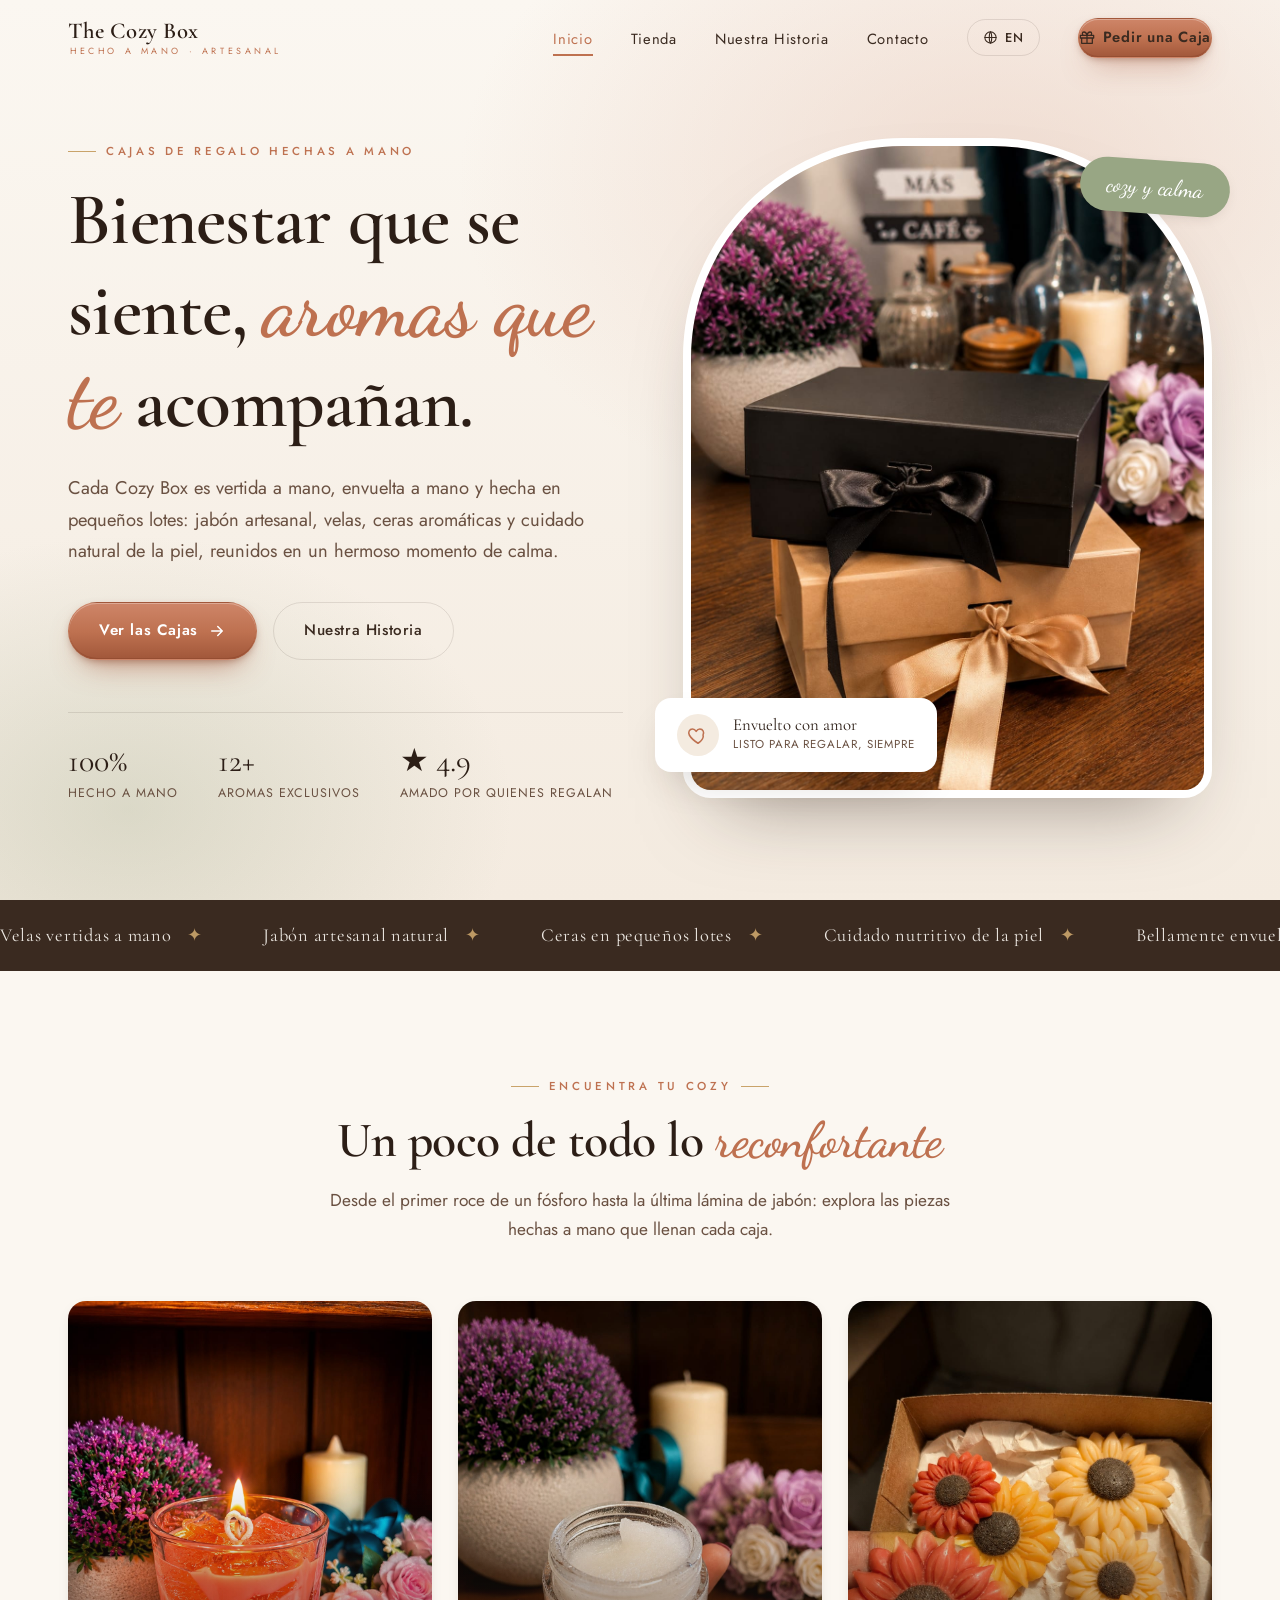
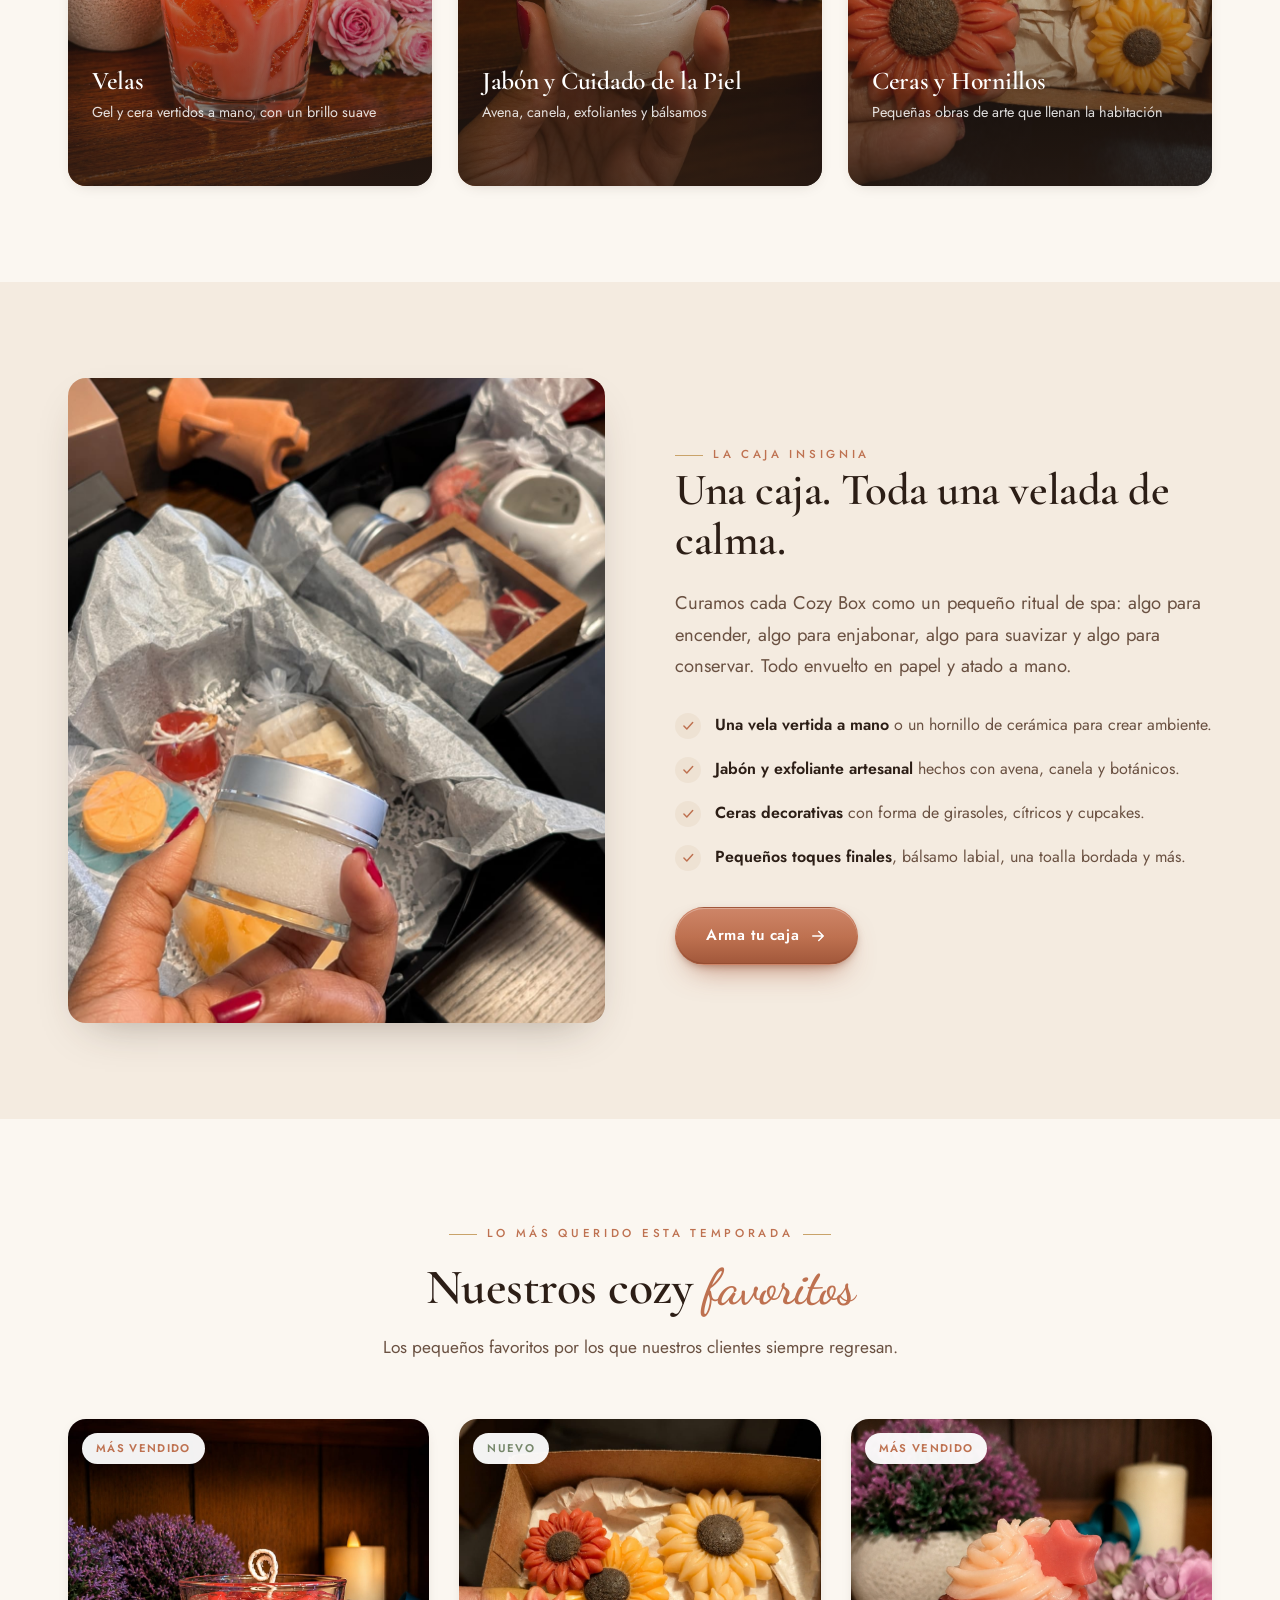
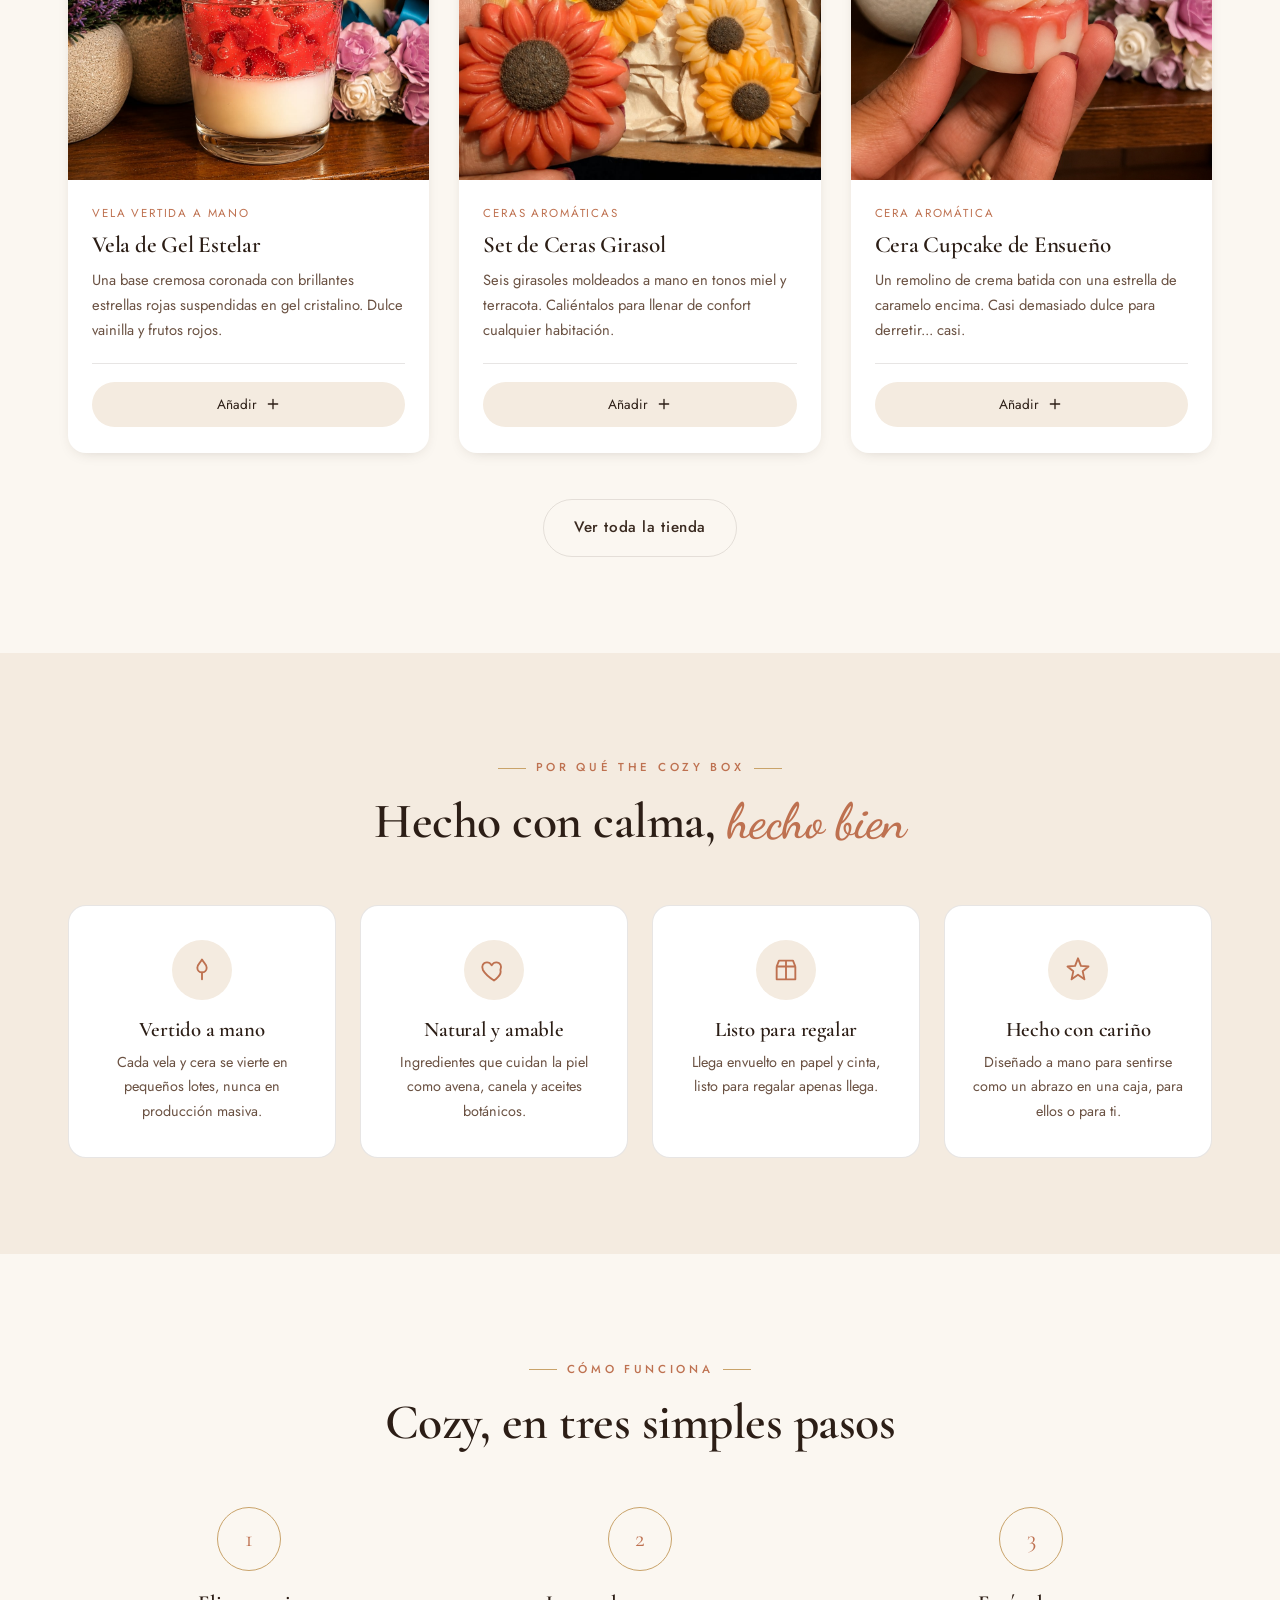
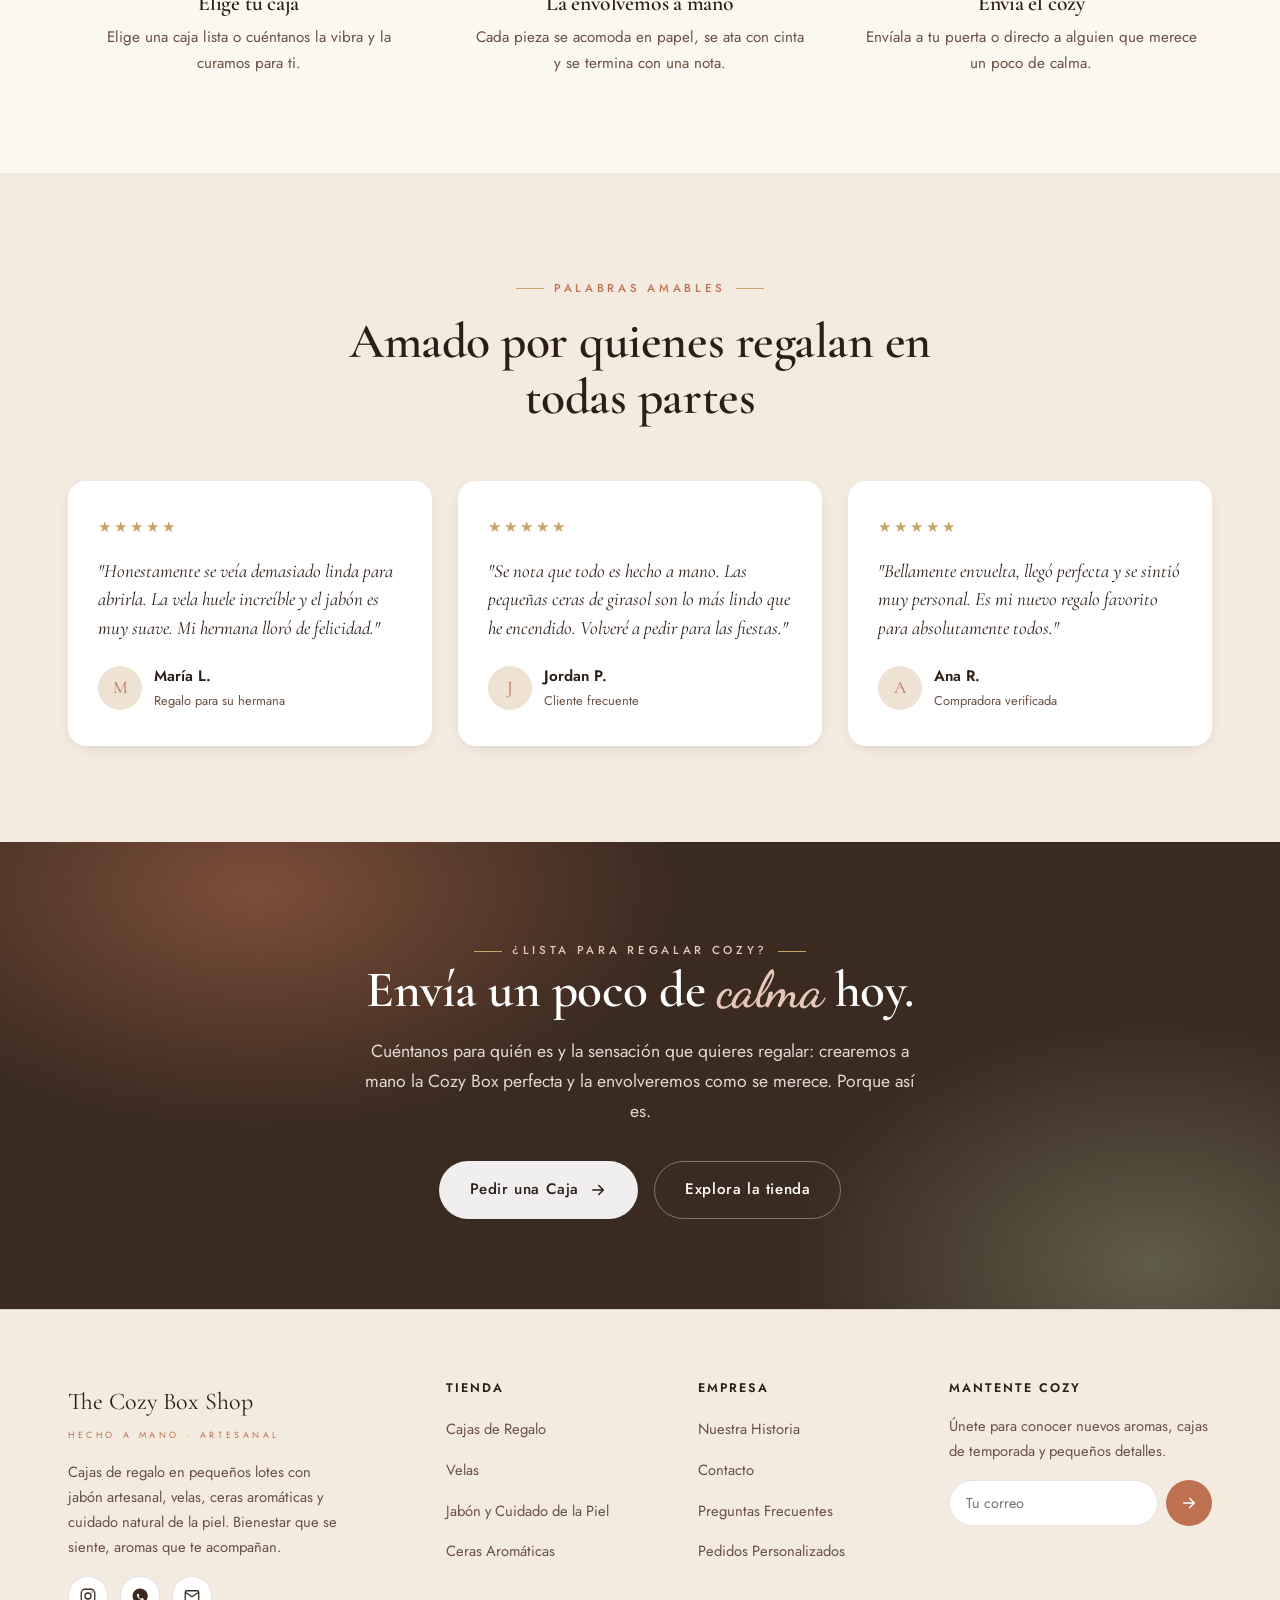
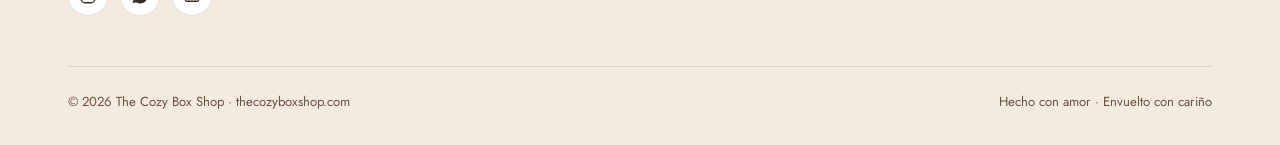
==== commit 3fbcf683: "Improve nav Order-a-Box CTA button Add gradient fill, layered depth shadows, inset highlights and a " ====
--- a/index.html
+++ b/index.html
@@ -33,7 +33,7 @@
       <li><a href="about.html">Our Story</a></li>
       <li><a href="contact.html">Contact</a></li>
       <li><button class="lang-toggle" id="langToggle" aria-label="Switch to English"><svg viewBox="0 0 24 24" fill="none" stroke="currentColor" stroke-width="1.7"><circle cx="12" cy="12" r="9"/><path d="M3 12h18M12 3c2.6 2.7 2.6 15.3 0 18M12 3c-2.6 2.7-2.6 15.3 0 18" stroke-linecap="round"/></svg><span id="langLabel">EN</span></button></li>
-      <li><a href="contact.html" class="btn btn-primary nav-cta">Order a Box</a></li>
+      <li><a href="contact.html" class="btn btn-primary nav-cta"><svg viewBox="0 0 24 24" fill="none" stroke="currentColor" stroke-width="1.9"><path d="M20 12v8H4v-8M2 8h20v4H2zM12 20V8M12 8H7.5a2.5 2.5 0 110-5C11 3 12 8 12 8zm0 0h4.5a2.5 2.5 0 100-5C13 3 12 8 12 8z" stroke-linecap="round" stroke-linejoin="round"/></svg>Order a Box</a></li>
     </ul>
     <button class="hamburger" id="hamburger" aria-label="Menu"><span></span><span></span><span></span></button>
   </div>
--- a/css/style.css
+++ b/css/style.css
@@ -118,11 +118,40 @@
 }
 .btn svg { width: 18px; height: 18px; }
 .btn-primary {
-  background: var(--terracotta);
+  background: linear-gradient(180deg, #CE8568 0%, var(--terracotta) 52%, var(--terracotta-d) 100%);
   color: #fff;
-  box-shadow: 0 14px 30px -14px rgba(166, 87, 58, 0.7);
-}
-.btn-primary:hover { background: var(--terracotta-d); transform: translateY(-2px); box-shadow: 0 20px 38px -14px rgba(166, 87, 58, 0.8); }
+  font-weight: 600;
+  position: relative;
+  overflow: hidden;
+  isolation: isolate;
+  box-shadow:
+    0 1px 0 rgba(255, 255, 255, 0.30) inset,
+    0 -1px 0 rgba(120, 55, 30, 0.30) inset,
+    0 3px 8px -3px rgba(120, 55, 30, 0.55),
+    0 16px 30px -14px rgba(166, 87, 58, 0.70);
+}
+/* shine sweep on hover */
+.btn-primary::after {
+  content: '';
+  position: absolute;
+  inset: 0;
+  z-index: -1;
+  background: linear-gradient(115deg, transparent 30%, rgba(255, 255, 255, 0.38) 50%, transparent 70%);
+  transform: translateX(-130%);
+  transition: transform .65s cubic-bezier(.2, .7, .3, 1);
+  pointer-events: none;
+}
+.btn-primary:hover::after { transform: translateX(130%); }
+.btn-primary:hover {
+  background: linear-gradient(180deg, #C77C5E 0%, var(--terracotta-d) 100%);
+  transform: translateY(-2px);
+  box-shadow:
+    0 1px 0 rgba(255, 255, 255, 0.32) inset,
+    0 -1px 0 rgba(120, 55, 30, 0.30) inset,
+    0 4px 10px -3px rgba(120, 55, 30, 0.55),
+    0 24px 42px -14px rgba(166, 87, 58, 0.82);
+}
+.btn-primary:active { transform: translateY(0); transition-duration: .08s; }
 .btn-ghost {
   background: transparent;
   color: var(--brown);
@@ -203,7 +232,8 @@
 }
 .nav-links a:hover, .nav-links a.active { color: var(--terracotta); }
 .nav-links a:hover::after, .nav-links a.active::after { width: 100%; }
-.nav-cta { padding: 11px 22px; font-size: 0.85rem; }
+.nav-cta { padding: 11px 22px; font-size: 0.85rem; gap: 8px; }
+.nav-cta svg { width: 16px; height: 16px; }
 
 .lang-toggle {
   display: inline-flex;
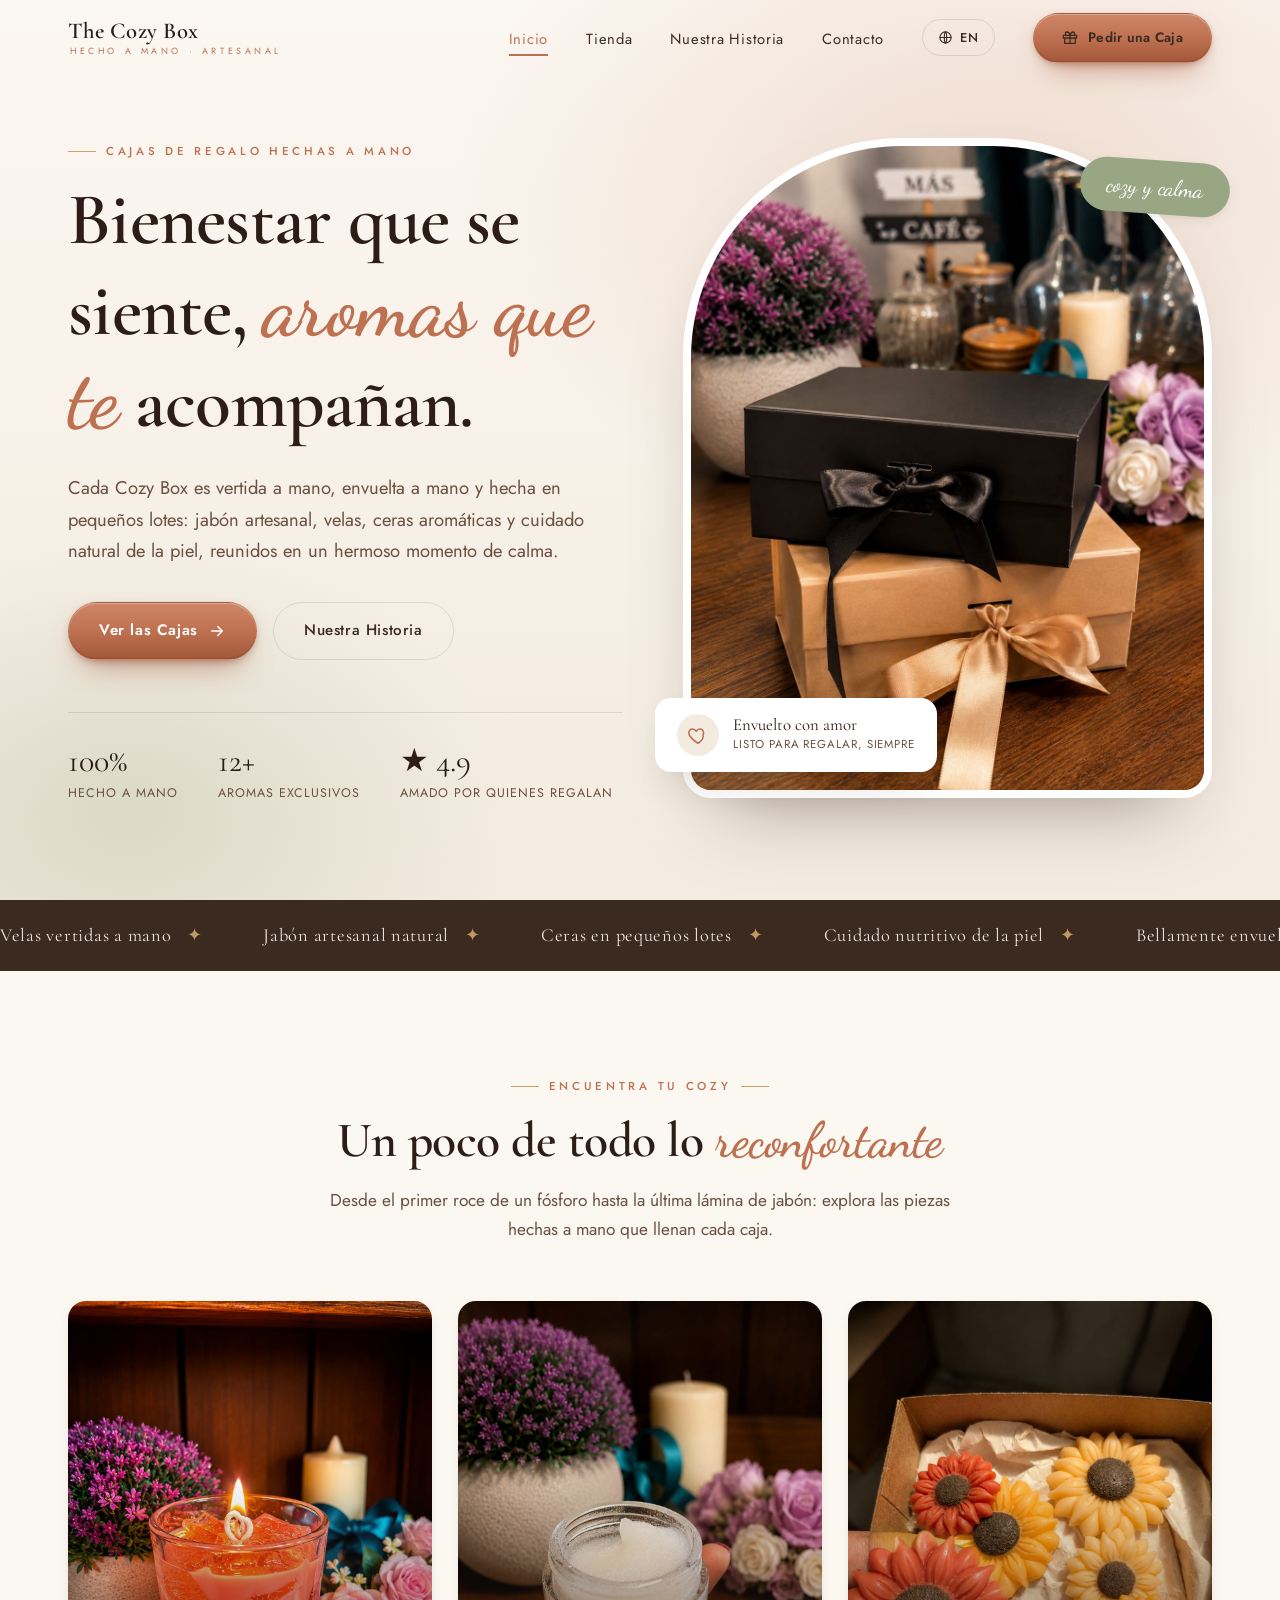
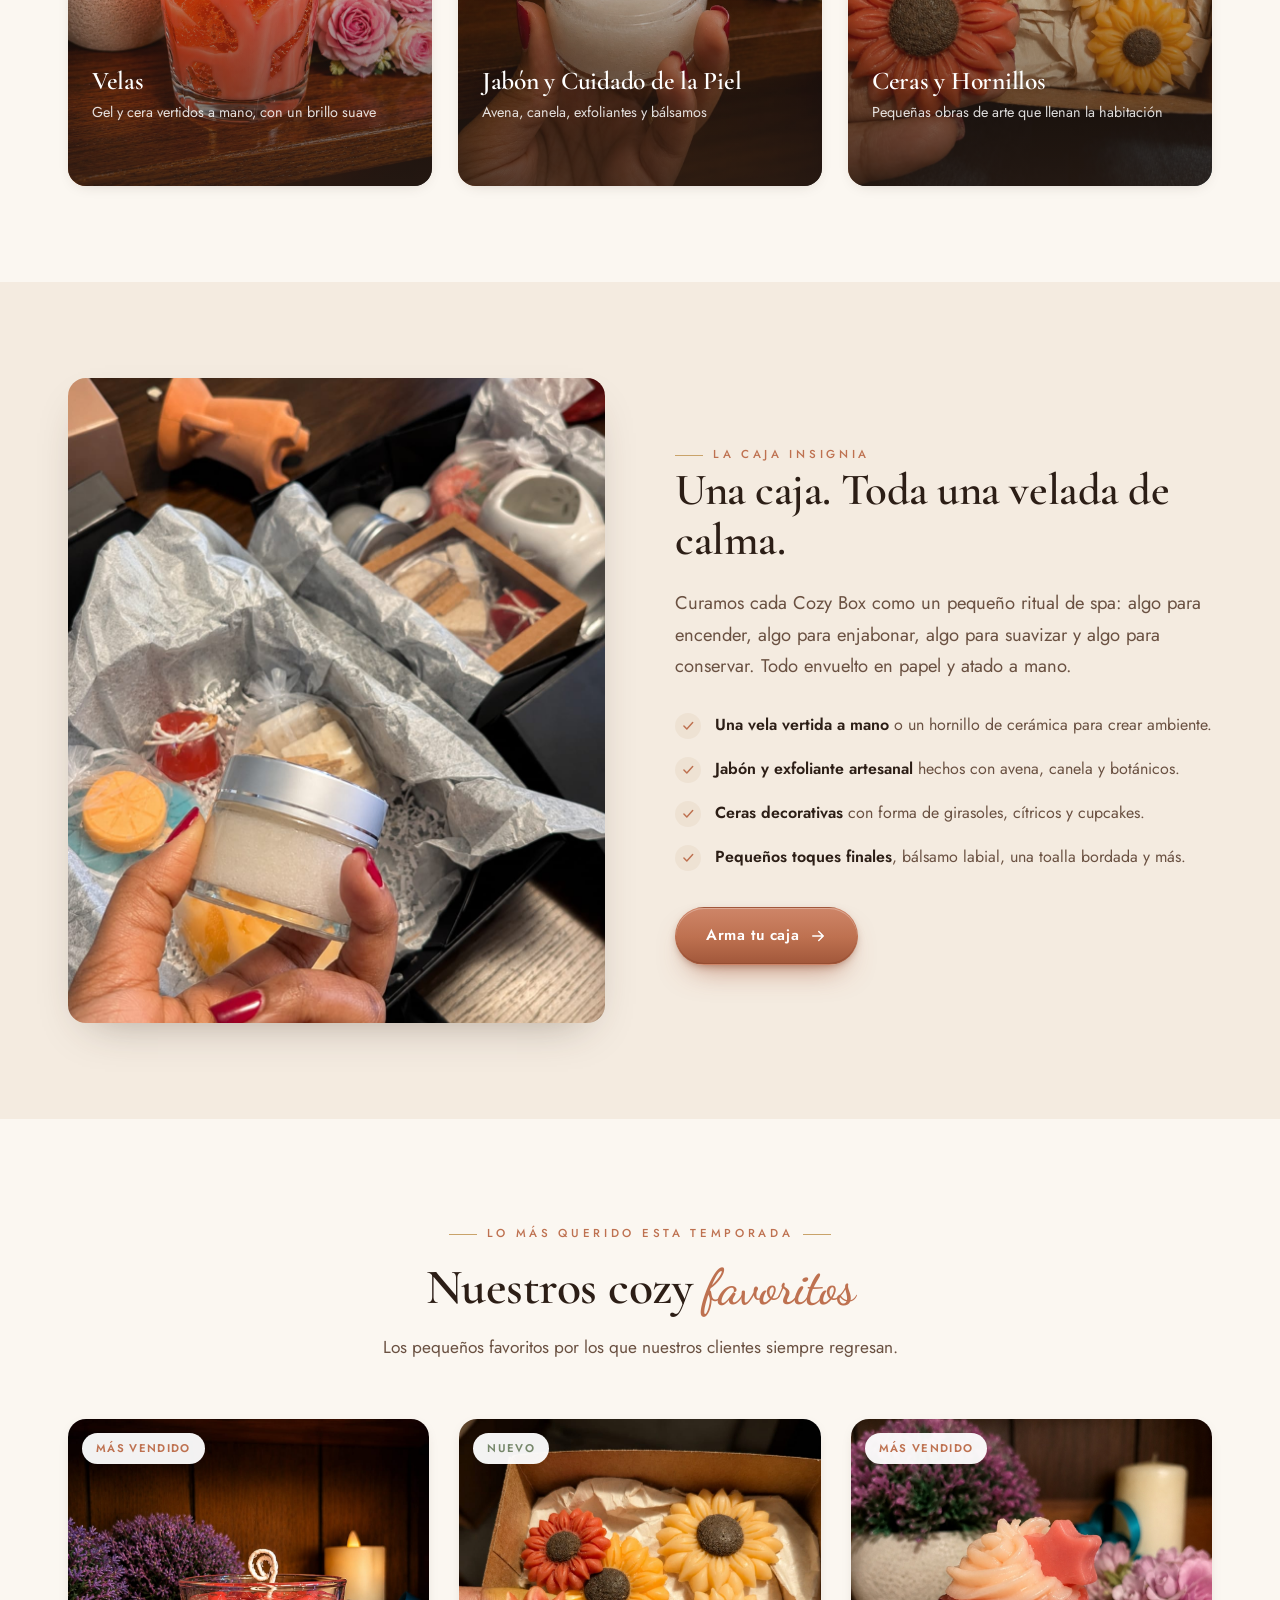
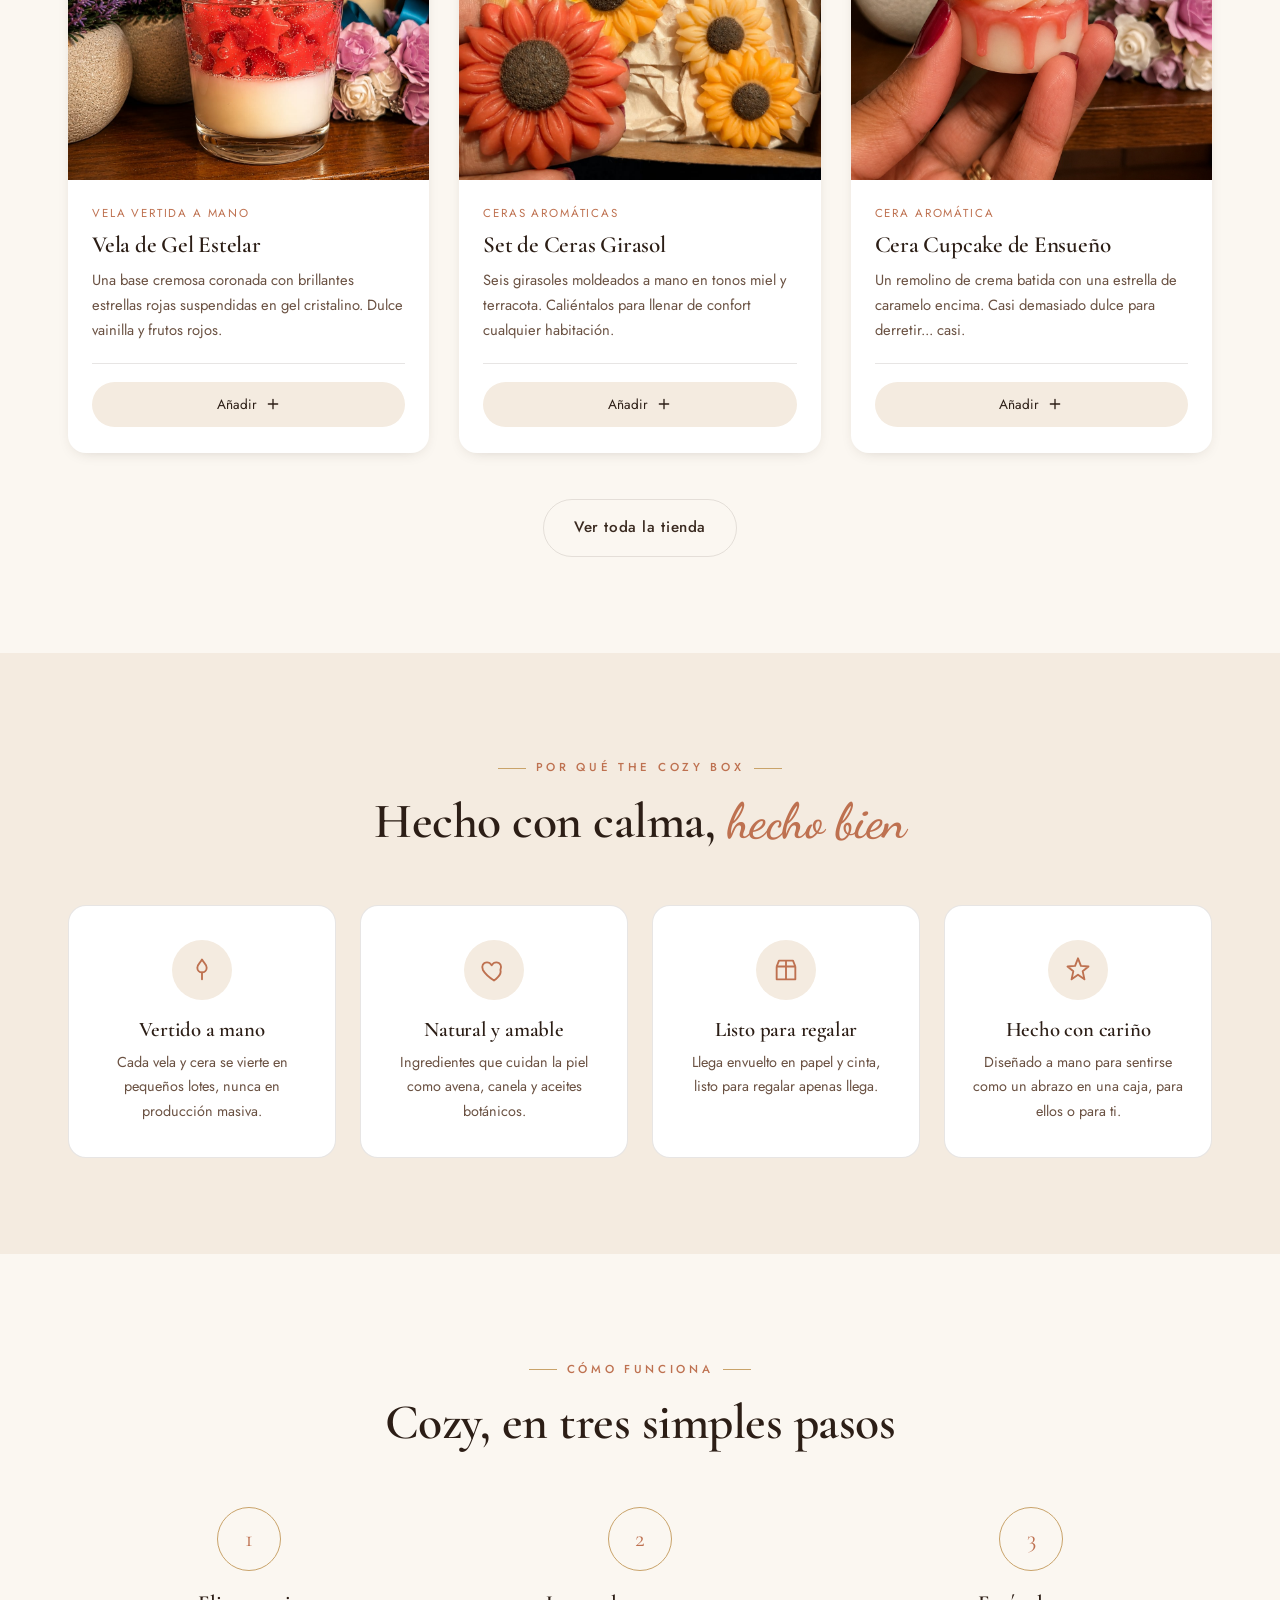
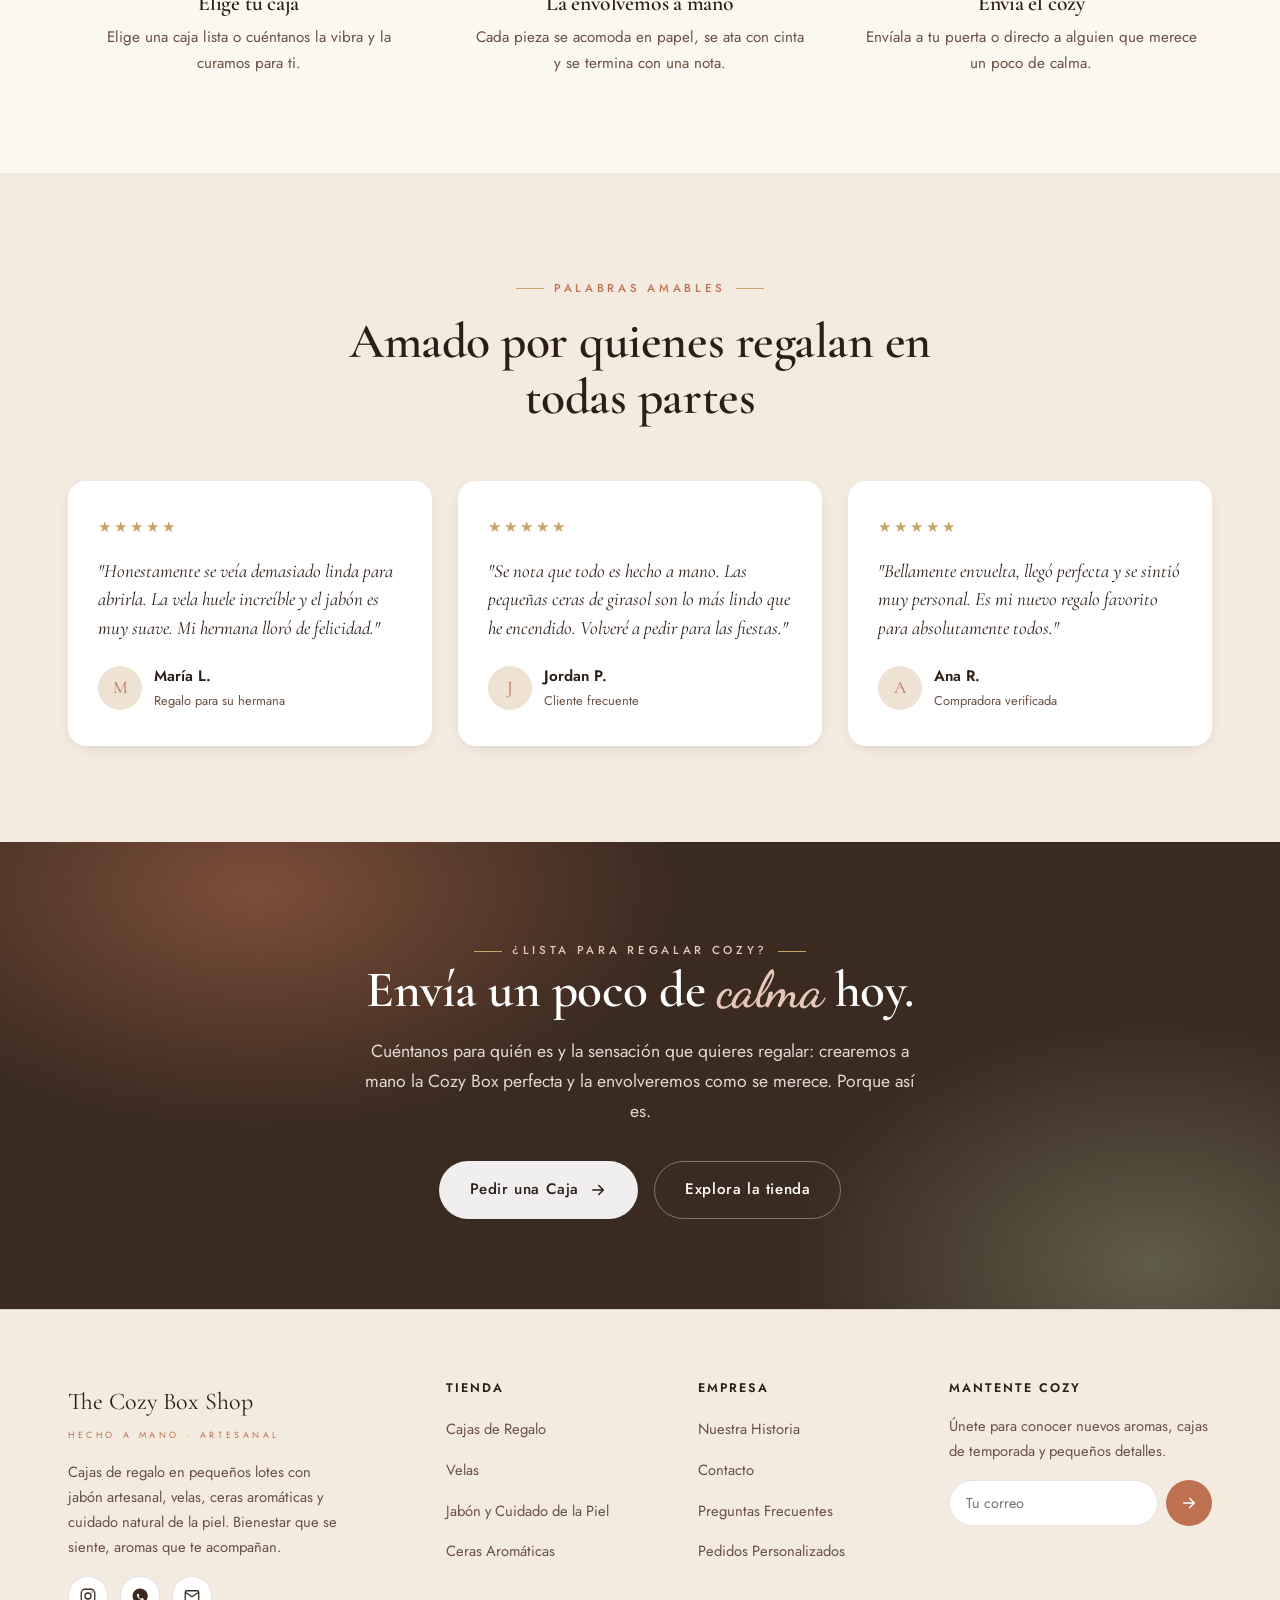
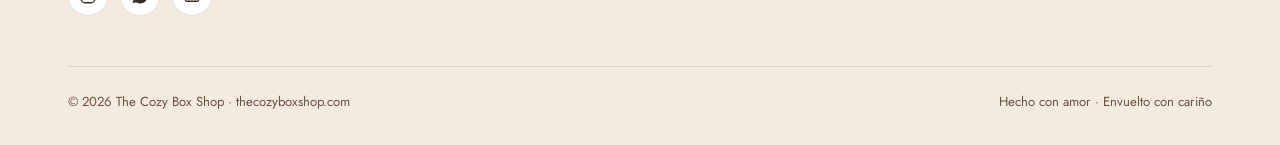
==== commit 68a1c45d: "Update contact email and fix nav CTA button spacing Switch site email to marinaedithdiaz1991@hotmail" ====
--- a/index.html
+++ b/index.html
@@ -280,7 +280,7 @@
         <div class="socials">
           <a href="https://instagram.com" aria-label="Instagram" target="_blank" rel="noopener"><svg viewBox="0 0 24 24" fill="none" stroke="currentColor" stroke-width="1.7"><rect x="3" y="3" width="18" height="18" rx="5"/><circle cx="12" cy="12" r="4"/><circle cx="17.5" cy="6.5" r="1" fill="currentColor" stroke="none"/></svg></a>
           <a href="https://wa.me/18298127667" aria-label="WhatsApp" target="_blank" rel="noopener"><svg viewBox="0 0 24 24" fill="currentColor"><path d="M12 2a10 10 0 00-8.6 15l-1.3 4.7 4.8-1.3A10 10 0 1012 2zm5.3 14.2c-.2.6-1.2 1.2-1.7 1.2-.4 0-1 .2-3.2-.8s-3.5-3.2-3.6-3.3c-.1-.2-.9-1.2-.9-2.3s.6-1.6.8-1.8c.2-.2.4-.3.6-.3h.4c.2 0 .4 0 .6.5l.7 1.7c.1.2.1.4 0 .5l-.3.5-.3.3c-.1.1-.3.3-.1.5s.6 1 1.3 1.6c.9.8 1.6 1 1.8 1.1.2.1.4.1.5-.1l.6-.7c.2-.2.3-.2.5-.1l1.6.8c.2.1.4.2.4.3.1.1.1.5-.1 1z"/></svg></a>
-          <a href="mailto:hello@thecozyboxshop.com" aria-label="Email"><svg viewBox="0 0 24 24" fill="none" stroke="currentColor" stroke-width="1.7"><rect x="3" y="5" width="18" height="14" rx="2"/><path d="M3 7l9 6 9-6"/></svg></a>
+          <a href="mailto:marinaedithdiaz1991@hotmail.com" aria-label="Email"><svg viewBox="0 0 24 24" fill="none" stroke="currentColor" stroke-width="1.7"><rect x="3" y="5" width="18" height="14" rx="2"/><path d="M3 7l9 6 9-6"/></svg></a>
         </div>
       </div>
       <div>
--- a/css/style.css
+++ b/css/style.css
@@ -232,8 +232,8 @@
 }
 .nav-links a:hover, .nav-links a.active { color: var(--terracotta); }
 .nav-links a:hover::after, .nav-links a.active::after { width: 100%; }
-.nav-cta { padding: 11px 22px; font-size: 0.85rem; gap: 8px; }
-.nav-cta svg { width: 16px; height: 16px; }
+.nav-links a.nav-cta { padding: 12px 28px; font-size: 0.85rem; gap: 10px; white-space: nowrap; letter-spacing: .02em; }
+.nav-cta svg { width: 16px; height: 16px; flex-shrink: 0; }
 
 .lang-toggle {
   display: inline-flex;
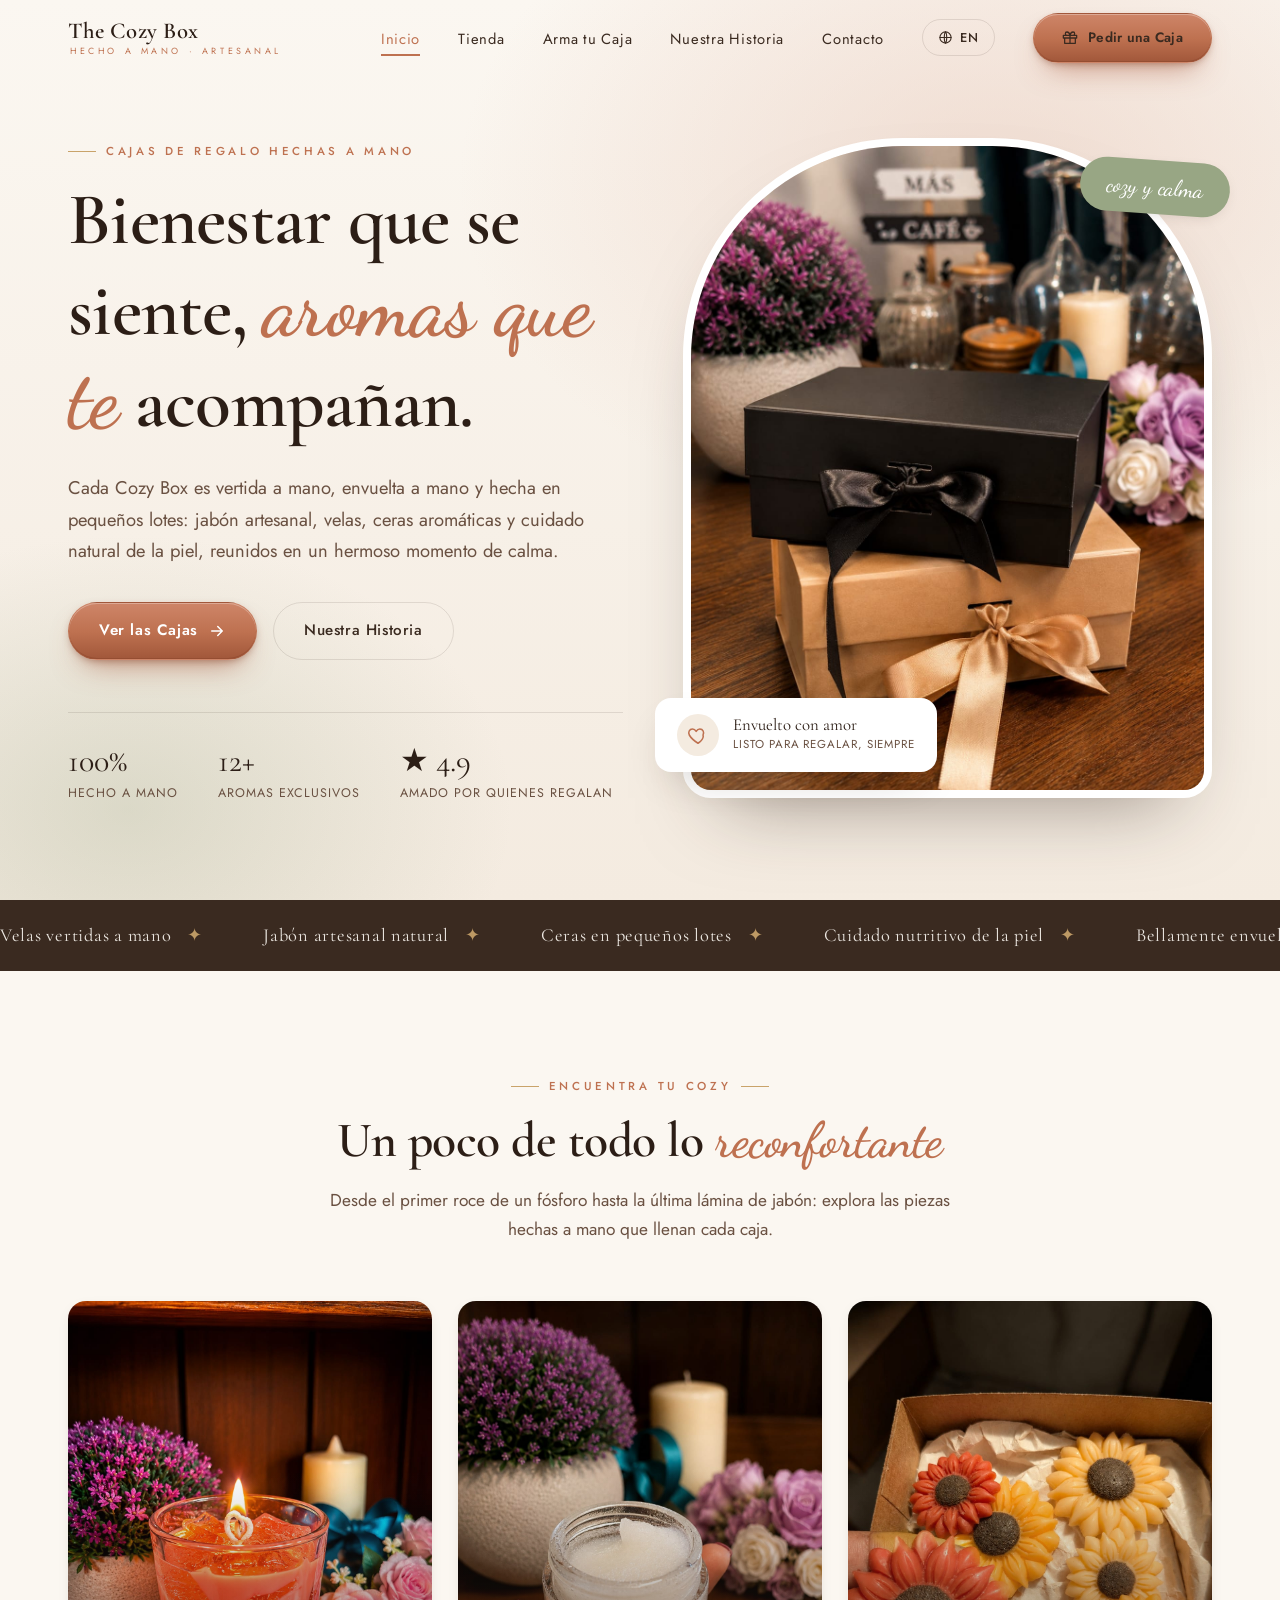
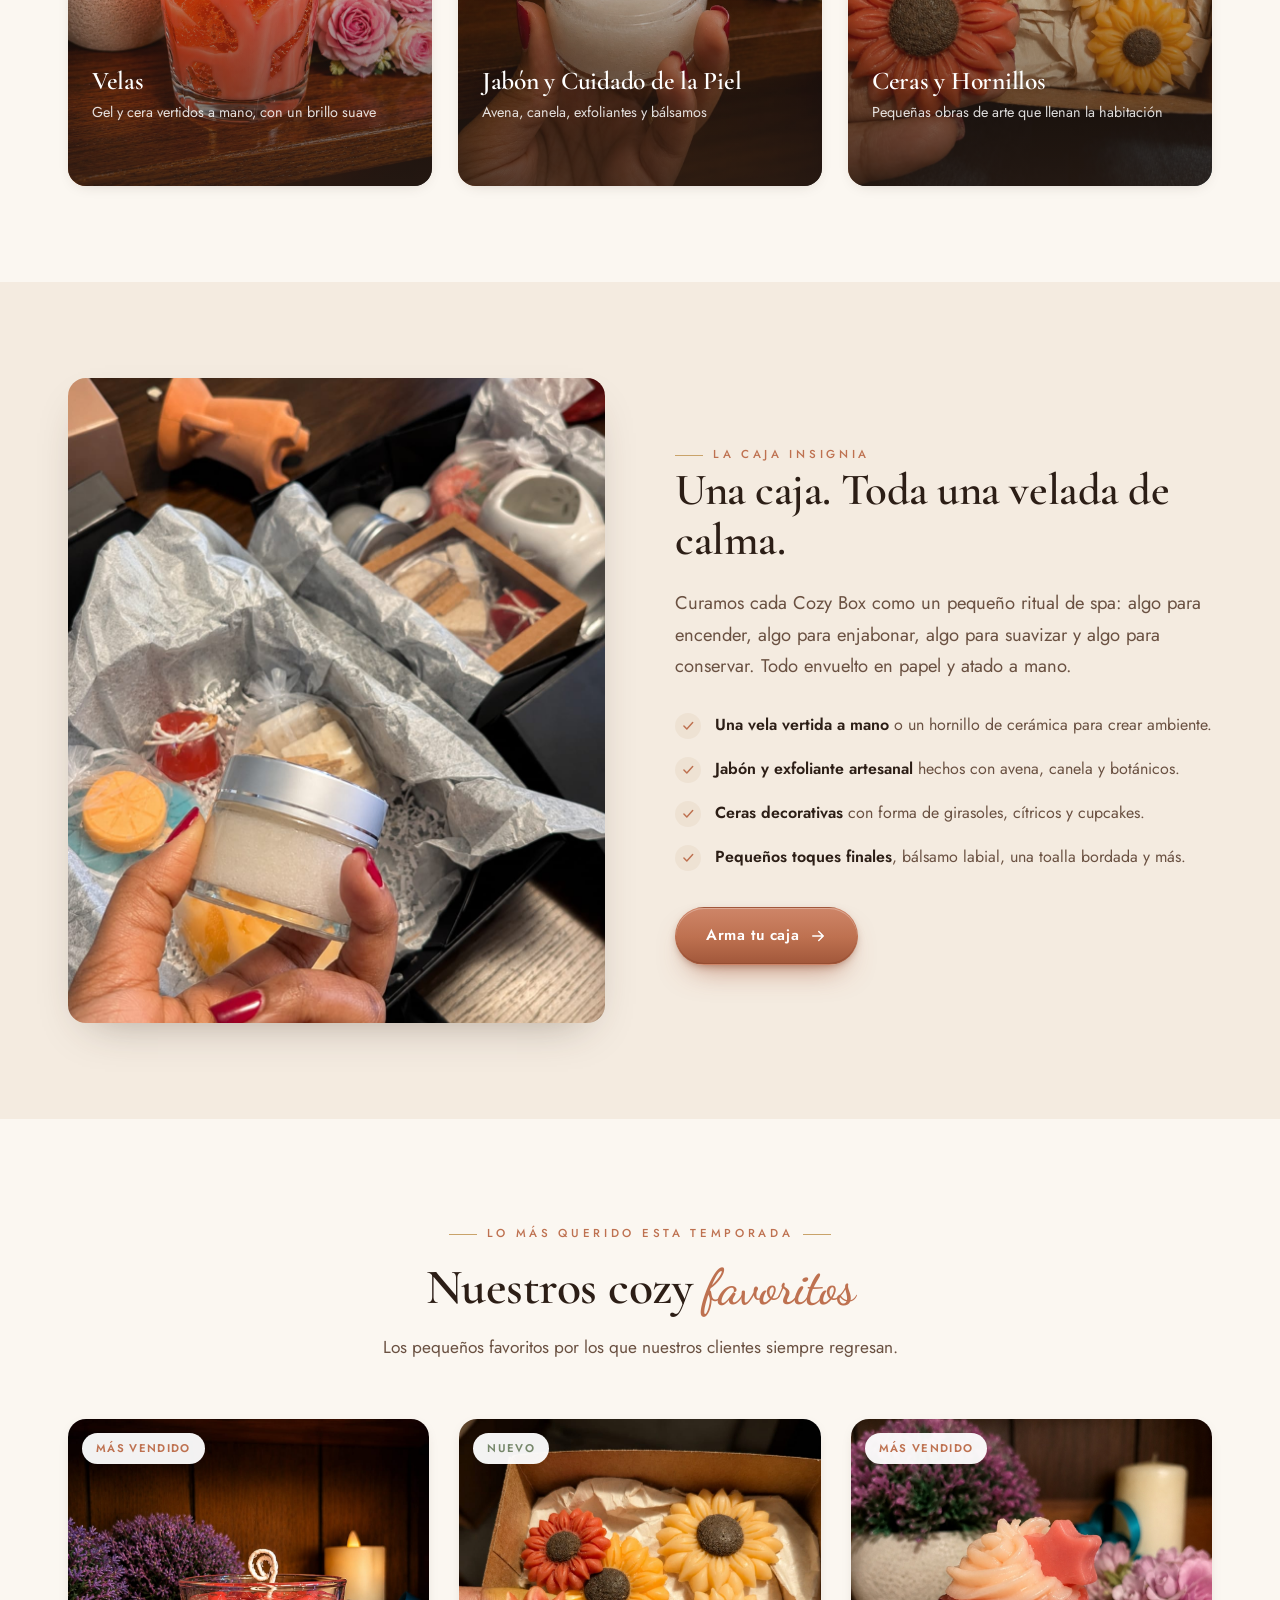
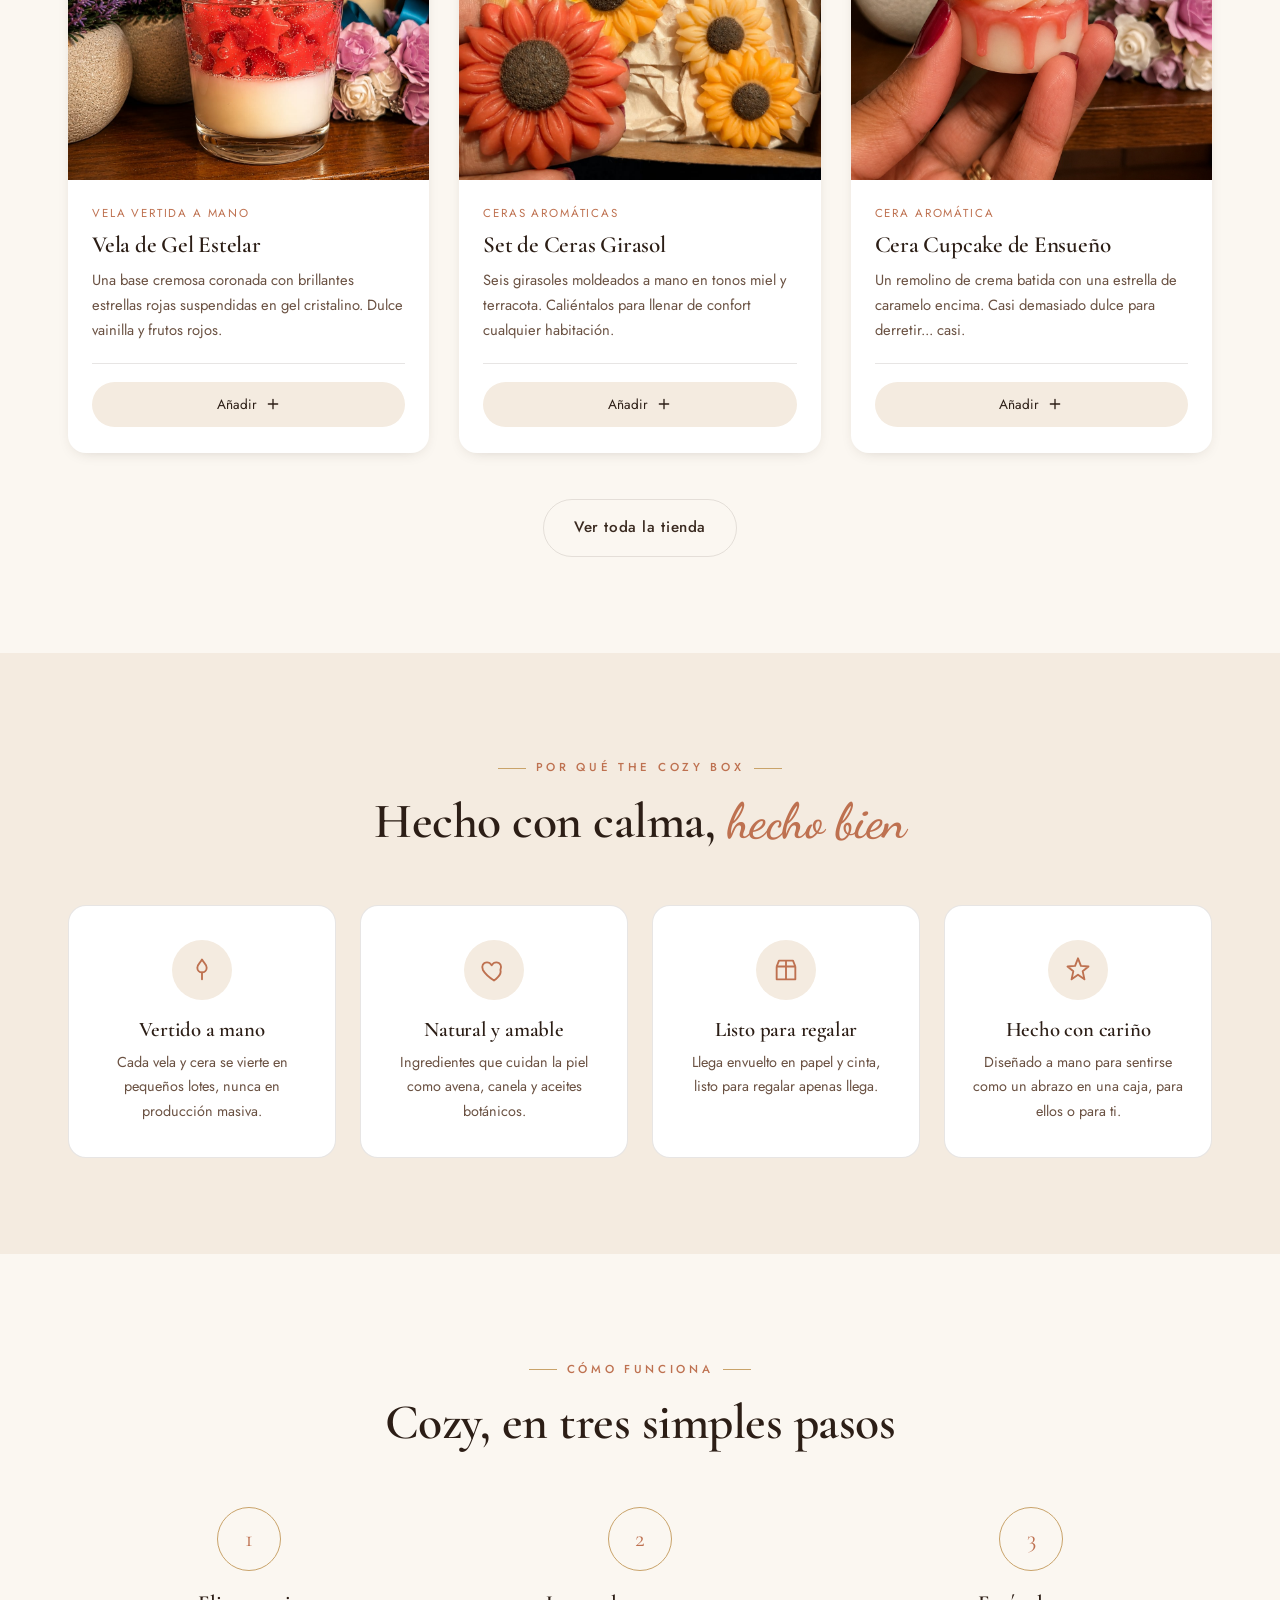
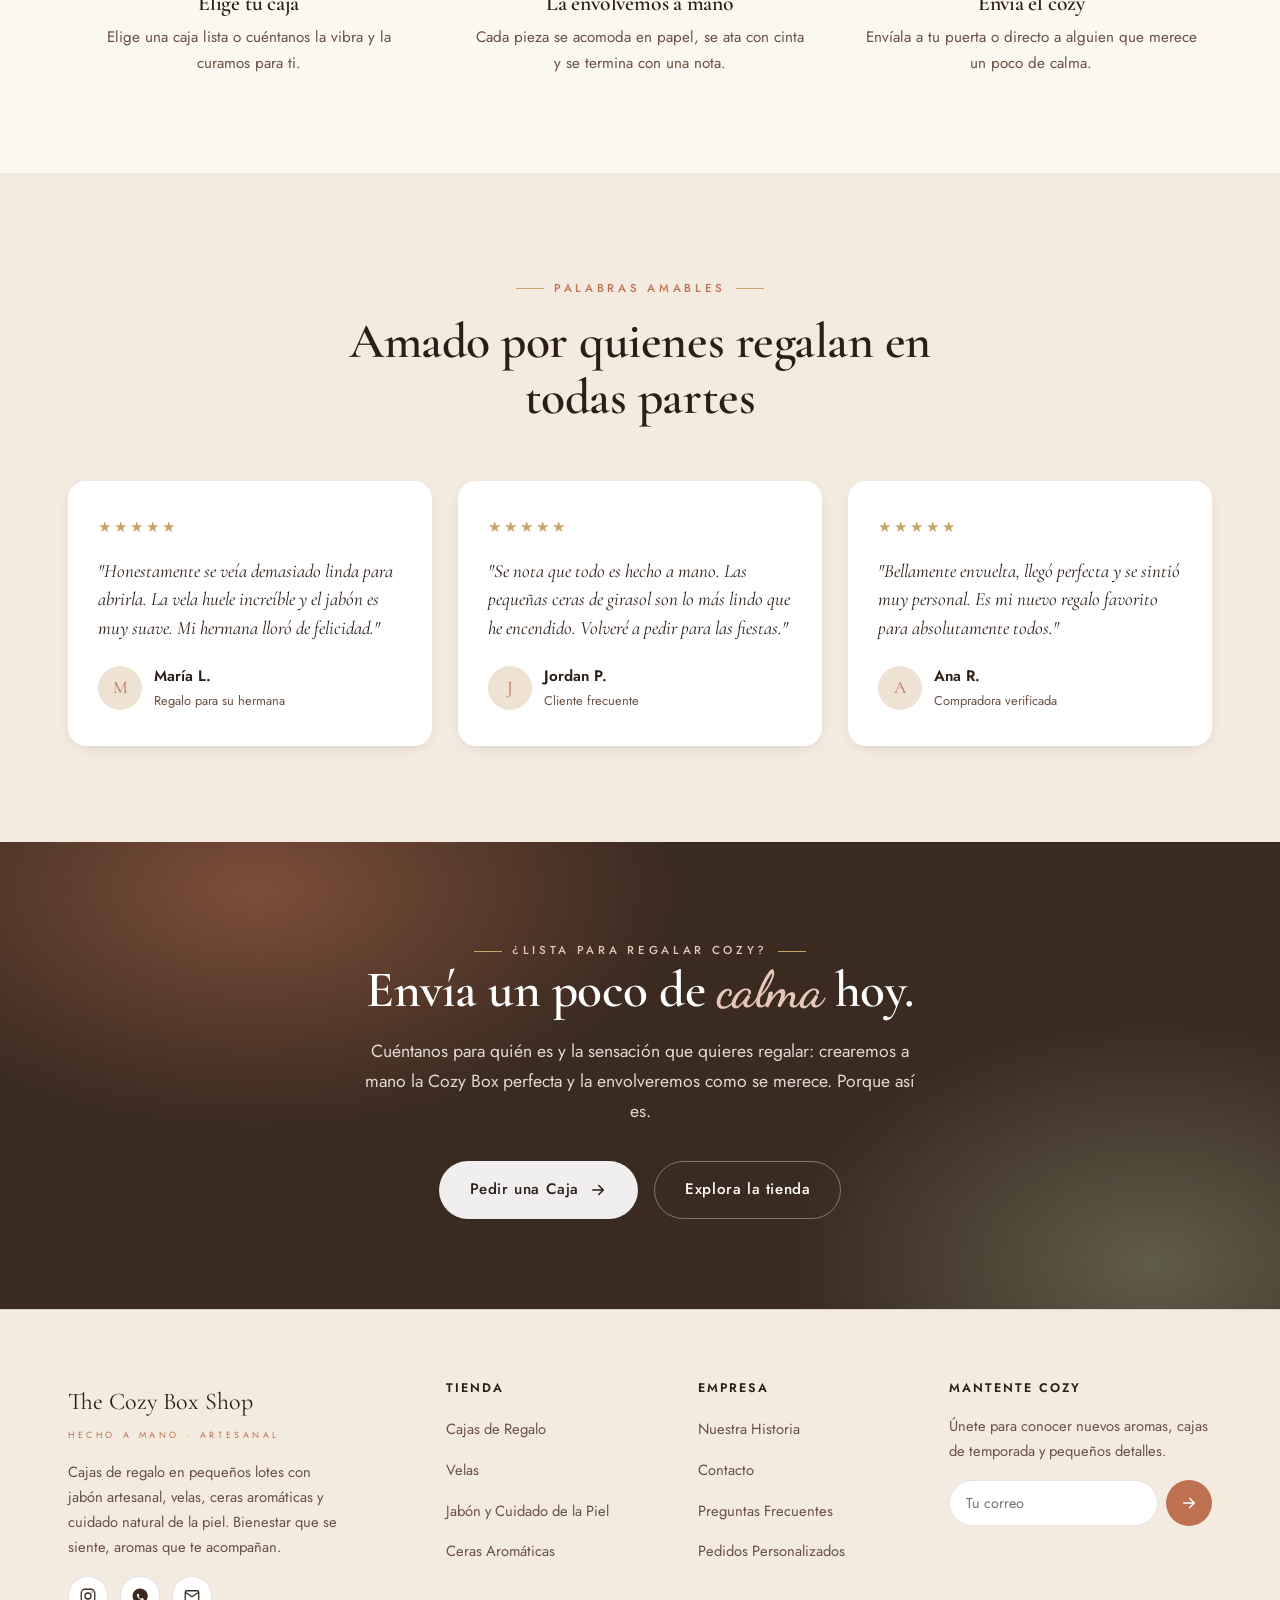
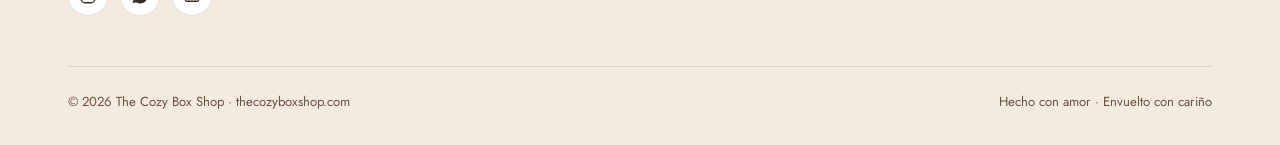
==== commit 8597afdf: "Add "Build a Box" customizer (Personaliza tu Cozy Box) New interactive page where customers pick a b" ====
--- a/index.html
+++ b/index.html
@@ -30,6 +30,7 @@
     <ul class="nav-links" id="navLinks">
       <li><a href="index.html" class="active">Home</a></li>
       <li><a href="shop.html">Shop</a></li>
+      <li><a href="customize.html">Build a Box</a></li>
       <li><a href="about.html">Our Story</a></li>
       <li><a href="contact.html">Contact</a></li>
       <li><button class="lang-toggle" id="langToggle" aria-label="Switch to English"><svg viewBox="0 0 24 24" fill="none" stroke="currentColor" stroke-width="1.7"><circle cx="12" cy="12" r="9"/><path d="M3 12h18M12 3c2.6 2.7 2.6 15.3 0 18M12 3c-2.6 2.7-2.6 15.3 0 18" stroke-linecap="round"/></svg><span id="langLabel">EN</span></button></li>
@@ -130,7 +131,7 @@
         <li><span class="tk"><svg viewBox="0 0 24 24" fill="none" stroke="currentColor" stroke-width="2.5"><path d="M5 12l5 5L20 6" stroke-linecap="round" stroke-linejoin="round"/></svg></span><span><strong>Decorative wax melts</strong> shaped like sunflowers, citrus &amp; cupcakes.</span></li>
         <li><span class="tk"><svg viewBox="0 0 24 24" fill="none" stroke="currentColor" stroke-width="2.5"><path d="M5 12l5 5L20 6" stroke-linecap="round" stroke-linejoin="round"/></svg></span><span><strong>Little finishing touches</strong>, lip balm, an embroidered towel &amp; more.</span></li>
       </ul>
-      <a href="shop.html" class="btn btn-primary">Build your box
+      <a href="customize.html" class="btn btn-primary">Build your box
         <svg viewBox="0 0 24 24" fill="none" stroke="currentColor" stroke-width="2"><path d="M5 12h14M13 6l6 6-6 6" stroke-linecap="round" stroke-linejoin="round"/></svg>
       </a>
     </div>
--- a/css/style.css
+++ b/css/style.css
@@ -806,6 +806,114 @@
   .tiles { grid-template-columns: repeat(2,1fr); }
   .footer-grid { grid-template-columns: 1fr 1fr; gap: 36px; }
 }
+/* =========================================================
+   CUSTOMIZE / BUILD A BOX
+   ========================================================= */
+.cb-wrap { display: grid; grid-template-columns: 1.7fr 1fr; gap: 48px; align-items: start; }
+.cb-main { display: flex; flex-direction: column; gap: 52px; }
+
+.cb-step-head { display: flex; align-items: center; gap: 14px; margin-bottom: 6px; }
+.cb-num {
+  flex: 0 0 auto; width: 36px; height: 36px; border-radius: 999px;
+  background: var(--terracotta); color: #fff;
+  display: grid; place-items: center;
+  font-family: var(--serif); font-weight: 700; font-size: 1.1rem;
+  box-shadow: 0 6px 16px -8px rgba(166, 87, 58, 0.8);
+}
+.cb-step-head h2 { font-size: clamp(1.7rem, 3vw, 2.2rem); }
+.cb-step-sub { color: var(--brown-soft); font-size: 0.98rem; margin: 0 0 22px 50px; }
+
+/* box-size cards */
+.cb-boxes { display: grid; grid-template-columns: repeat(3, 1fr); gap: 16px; }
+.cb-box {
+  position: relative; text-align: left; cursor: pointer;
+  background: #fff; border: 1.5px solid var(--line); border-radius: var(--radius);
+  padding: 14px; display: flex; flex-direction: column; gap: 12px;
+  font-family: var(--sans); color: var(--brown);
+  transition: border-color .2s, box-shadow .2s, transform .2s;
+}
+.cb-box:hover { border-color: var(--terracotta); transform: translateY(-3px); box-shadow: var(--shadow-sm); }
+.cb-box.active { border-color: var(--terracotta); box-shadow: 0 0 0 3px rgba(190,113,80,0.16), var(--shadow-sm); }
+.cb-box-img { display: block; border-radius: 12px; overflow: hidden; aspect-ratio: 4/3; background: var(--cream-2); }
+.cb-box-img img { width: 100%; height: 100%; object-fit: cover; }
+.cb-box-name { display: block; font-family: var(--serif); font-size: 1.22rem; color: var(--ink); line-height: 1.1; }
+.cb-box-cap { display: block; font-size: 0.82rem; color: var(--terracotta); letter-spacing: 0.04em; margin-top: 2px; }
+.cb-box-check {
+  position: absolute; top: 20px; right: 20px;
+  width: 26px; height: 26px; border-radius: 999px;
+  background: var(--terracotta); color: #fff;
+  display: grid; place-items: center;
+  opacity: 0; transform: scale(0.5); transition: .2s;
+}
+.cb-box-check svg { width: 15px; height: 15px; }
+.cb-box.active .cb-box-check { opacity: 1; transform: scale(1); }
+@keyframes cbShake { 0%,100%{transform:translateX(0)} 20%,60%{transform:translateX(-6px)} 40%,80%{transform:translateX(6px)} }
+.cb-boxes.cb-shake { animation: cbShake .4s ease; }
+
+/* progress */
+.cb-progress-wrap { display: flex; align-items: center; gap: 16px; margin: 0 0 22px 50px; }
+.cb-progress { flex: 1; height: 8px; border-radius: 999px; background: var(--cream-3); overflow: hidden; }
+.cb-progress-bar { display: block; height: 100%; width: 0; border-radius: 999px;
+  background: linear-gradient(90deg, var(--gold), var(--terracotta)); transition: width .35s ease; }
+.cb-count { font-size: 0.85rem; color: var(--brown-soft); white-space: nowrap; letter-spacing: 0.02em; }
+.cb-filter { margin-bottom: 26px; justify-content: flex-start; }
+
+/* item grid */
+.cb-items { display: grid; grid-template-columns: repeat(auto-fill, minmax(210px, 1fr)); gap: 16px; }
+.cb-item {
+  background: #fff; border: 1.5px solid var(--line); border-radius: var(--radius);
+  overflow: hidden; display: flex; flex-direction: column; transition: border-color .2s, box-shadow .2s;
+}
+.cb-item.active { border-color: var(--terracotta); box-shadow: 0 0 0 3px rgba(190,113,80,0.12); }
+.cb-item-img { position: relative; aspect-ratio: 5/4; background: var(--cream-2); }
+.cb-item-img img { width: 100%; height: 100%; object-fit: cover; }
+.cb-item-badge {
+  position: absolute; top: 10px; right: 10px; min-width: 26px; height: 26px; padding: 0 7px;
+  border-radius: 999px; background: var(--terracotta); color: #fff;
+  display: grid; place-items: center; font-size: 0.85rem; font-weight: 600;
+  box-shadow: 0 4px 12px -4px rgba(166,87,58,0.8);
+}
+.cb-item-body { padding: 14px 14px 16px; display: flex; flex-direction: column; gap: 2px; flex: 1; }
+.cb-item-cat { font-size: 0.66rem; letter-spacing: 0.16em; text-transform: uppercase; color: var(--terracotta); }
+.cb-item-name { font-family: var(--serif); font-size: 1.1rem; color: var(--ink); line-height: 1.15; margin-bottom: 12px; }
+.cb-stepper { margin-top: auto; display: flex; align-items: center; justify-content: space-between;
+  background: var(--cream); border-radius: 999px; padding: 4px; }
+.cb-stepper button {
+  width: 34px; height: 34px; border-radius: 999px; border: none; cursor: pointer;
+  background: #fff; color: var(--terracotta); display: grid; place-items: center;
+  box-shadow: var(--shadow-sm); transition: background .2s, color .2s, transform .15s;
+}
+.cb-stepper button svg { width: 16px; height: 16px; }
+.cb-stepper button:hover:not(:disabled) { background: var(--terracotta); color: #fff; }
+.cb-stepper button:active:not(:disabled) { transform: scale(0.9); }
+.cb-stepper button:disabled { opacity: 0.4; cursor: not-allowed; box-shadow: none; }
+.cb-qty { font-weight: 600; font-size: 1rem; color: var(--ink); min-width: 24px; text-align: center; }
+
+/* summary */
+.cb-aside { position: sticky; top: calc(var(--nav-h) + 20px); }
+.cb-summary { background: #fff; border-radius: var(--radius); padding: 28px; box-shadow: var(--shadow-md); }
+.cb-summary h3 { font-size: 1.5rem; margin-bottom: 18px; }
+.cb-sum-box { display: flex; align-items: center; gap: 14px; padding-bottom: 18px; margin-bottom: 16px; border-bottom: 1px solid var(--line); }
+.cb-sum-box img { width: 56px; height: 56px; border-radius: 12px; object-fit: cover; flex: 0 0 auto; }
+.cb-sum-box span { display: flex; flex-direction: column; line-height: 1.3; }
+.cb-sum-box strong { font-family: var(--serif); font-weight: 600; font-size: 1.12rem; color: var(--ink); }
+.cb-sum-cap { font-size: 0.85rem; color: var(--terracotta); }
+.cb-sum-nobox { color: var(--brown-soft); font-style: italic; font-size: 0.95rem; }
+.cb-sum-list { list-style: none; margin: 0 0 18px; padding: 0; display: flex; flex-direction: column; gap: 9px; max-height: 260px; overflow-y: auto; }
+.cb-sum-row { display: flex; gap: 10px; font-size: 0.95rem; color: var(--brown); }
+.cb-sum-q { color: var(--terracotta); font-weight: 600; flex: 0 0 auto; }
+.cb-sum-empty { color: var(--brown-soft); font-style: italic; font-size: 0.92rem; }
+.cb-hint { font-size: 0.85rem; color: var(--terracotta); margin-bottom: 12px; min-height: 0; }
+.cb-hint.show { min-height: 1.2em; }
+.cb-send { width: 100%; justify-content: center; }
+.cb-send:disabled { opacity: 0.45; cursor: not-allowed; transform: none; filter: grayscale(0.25); }
+.cb-send:disabled::after { display: none; }
+
+@media (max-width: 980px) {
+  .cb-wrap { grid-template-columns: 1fr; gap: 36px; }
+  .cb-aside { position: static; }
+}
+
 @media (max-width: 760px) {
   body { font-size: 16px; }
   .section { padding: 70px 0; }
@@ -831,4 +939,12 @@
   .field-row { grid-template-columns: 1fr; }
   .form-card { padding: 28px; }
   .hero-badge { left: 0; }
-}
+  .cb-boxes { grid-template-columns: 1fr; }
+  .cb-box { flex-direction: row; align-items: center; }
+  .cb-box-img { width: 88px; flex: 0 0 88px; aspect-ratio: 1; }
+  .cb-box-check { top: 50%; transform: translateY(-50%) scale(0.5); }
+  .cb-box.active .cb-box-check { transform: translateY(-50%) scale(1); }
+  .cb-step-sub, .cb-progress-wrap { margin-left: 0; }
+  .cb-items { grid-template-columns: 1fr 1fr; }
+  .cb-summary { padding: 22px; }
+}
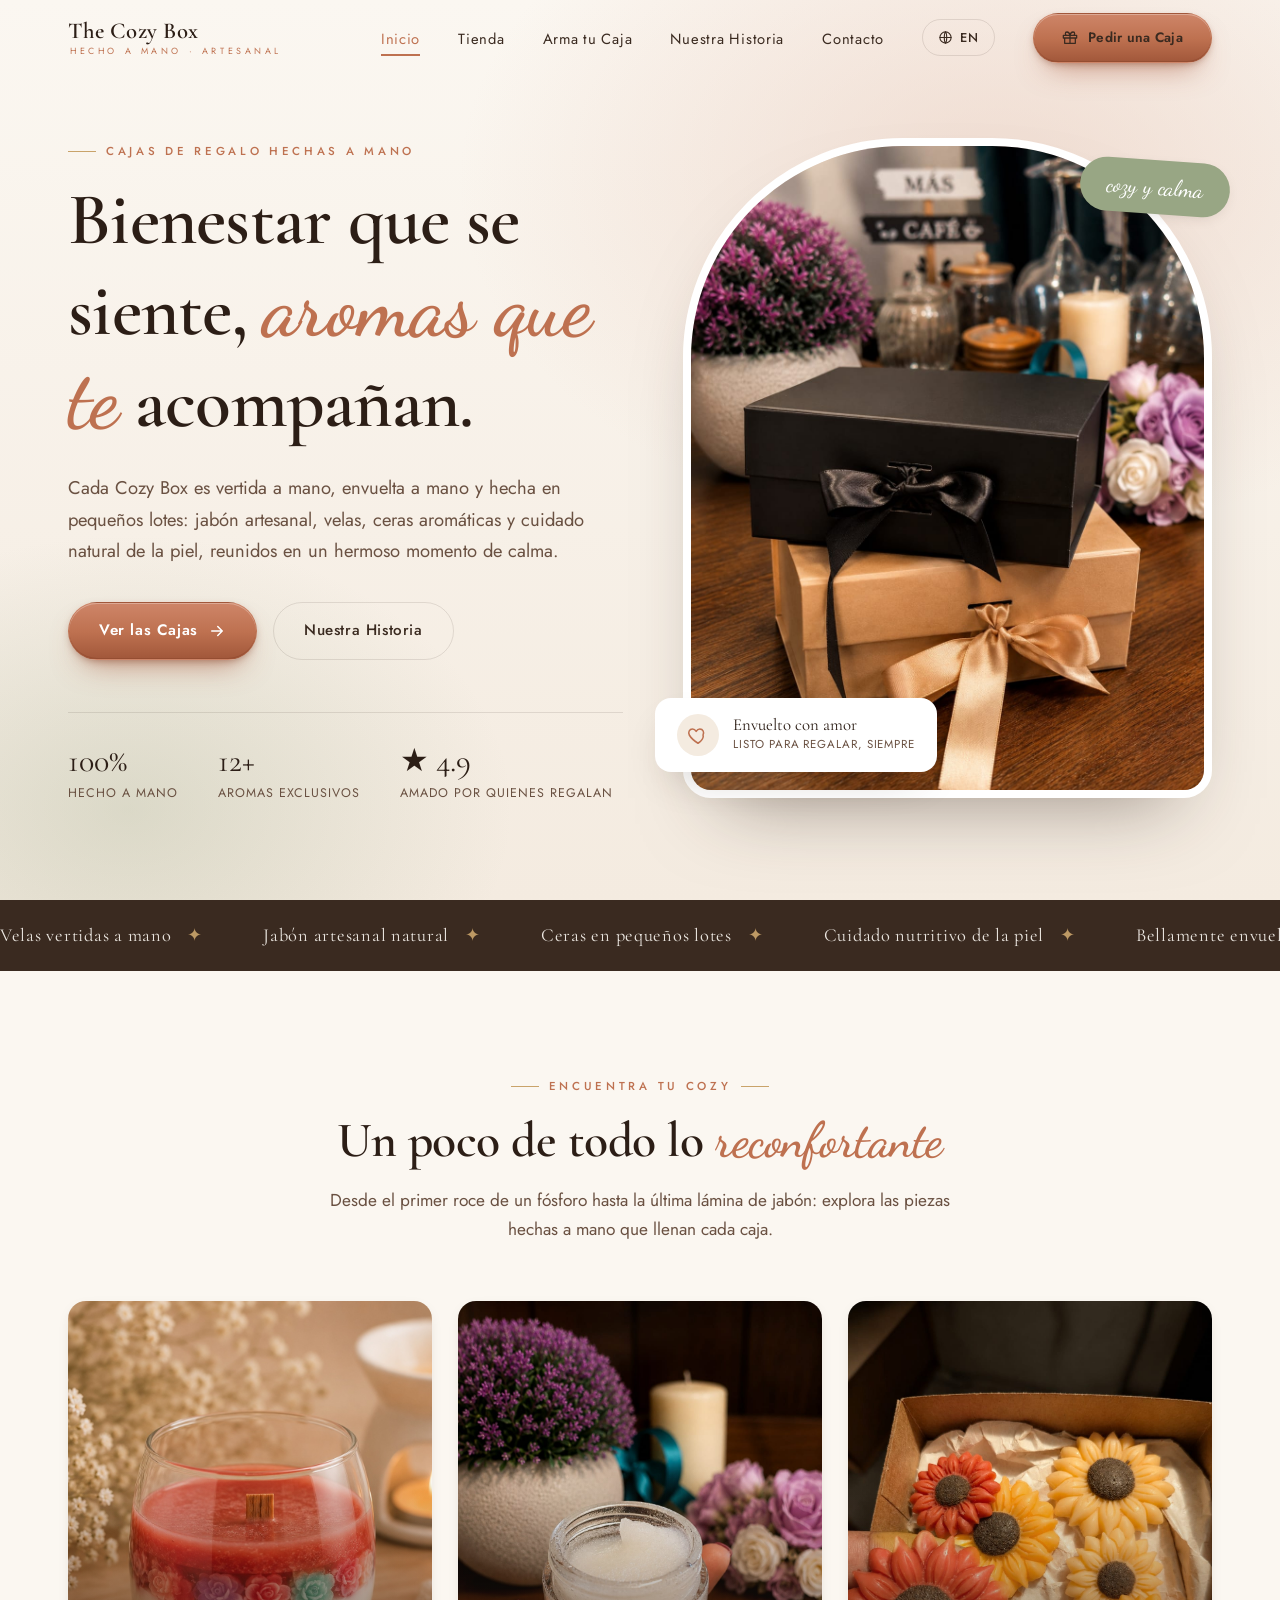
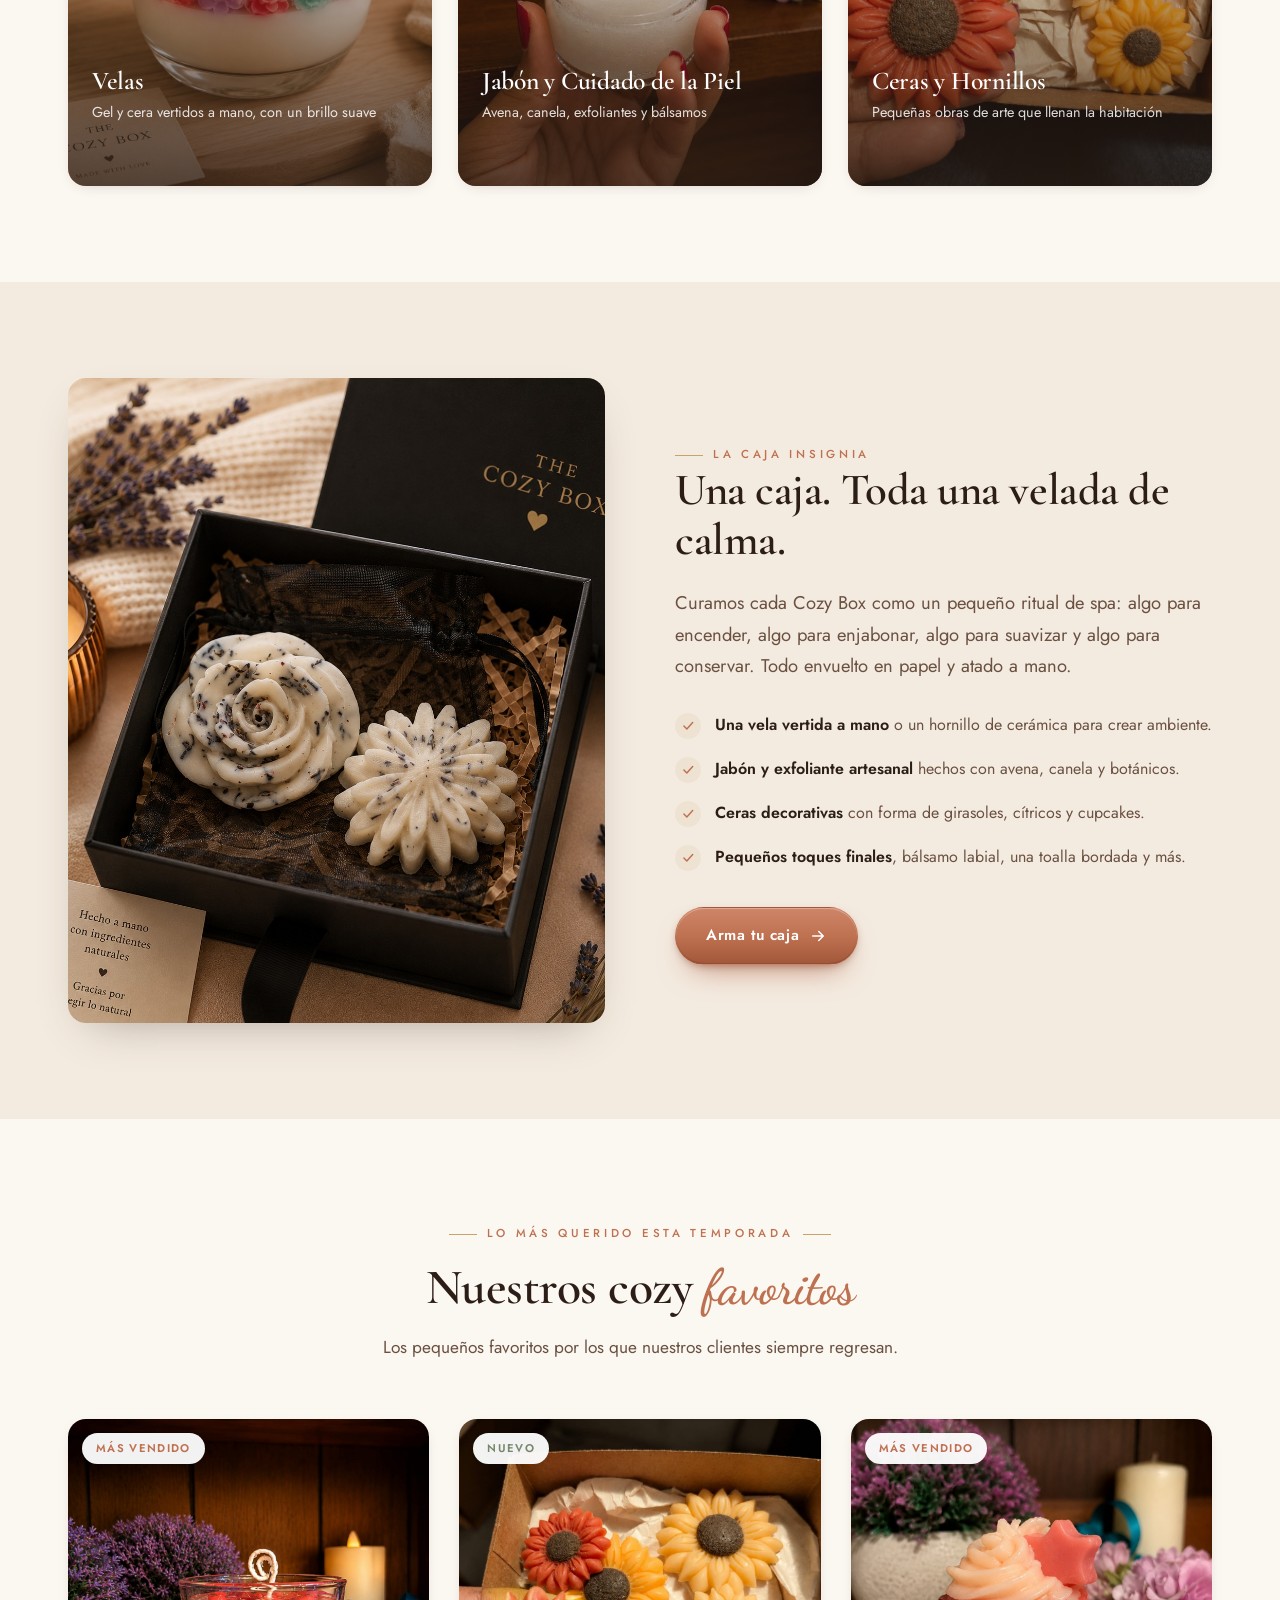
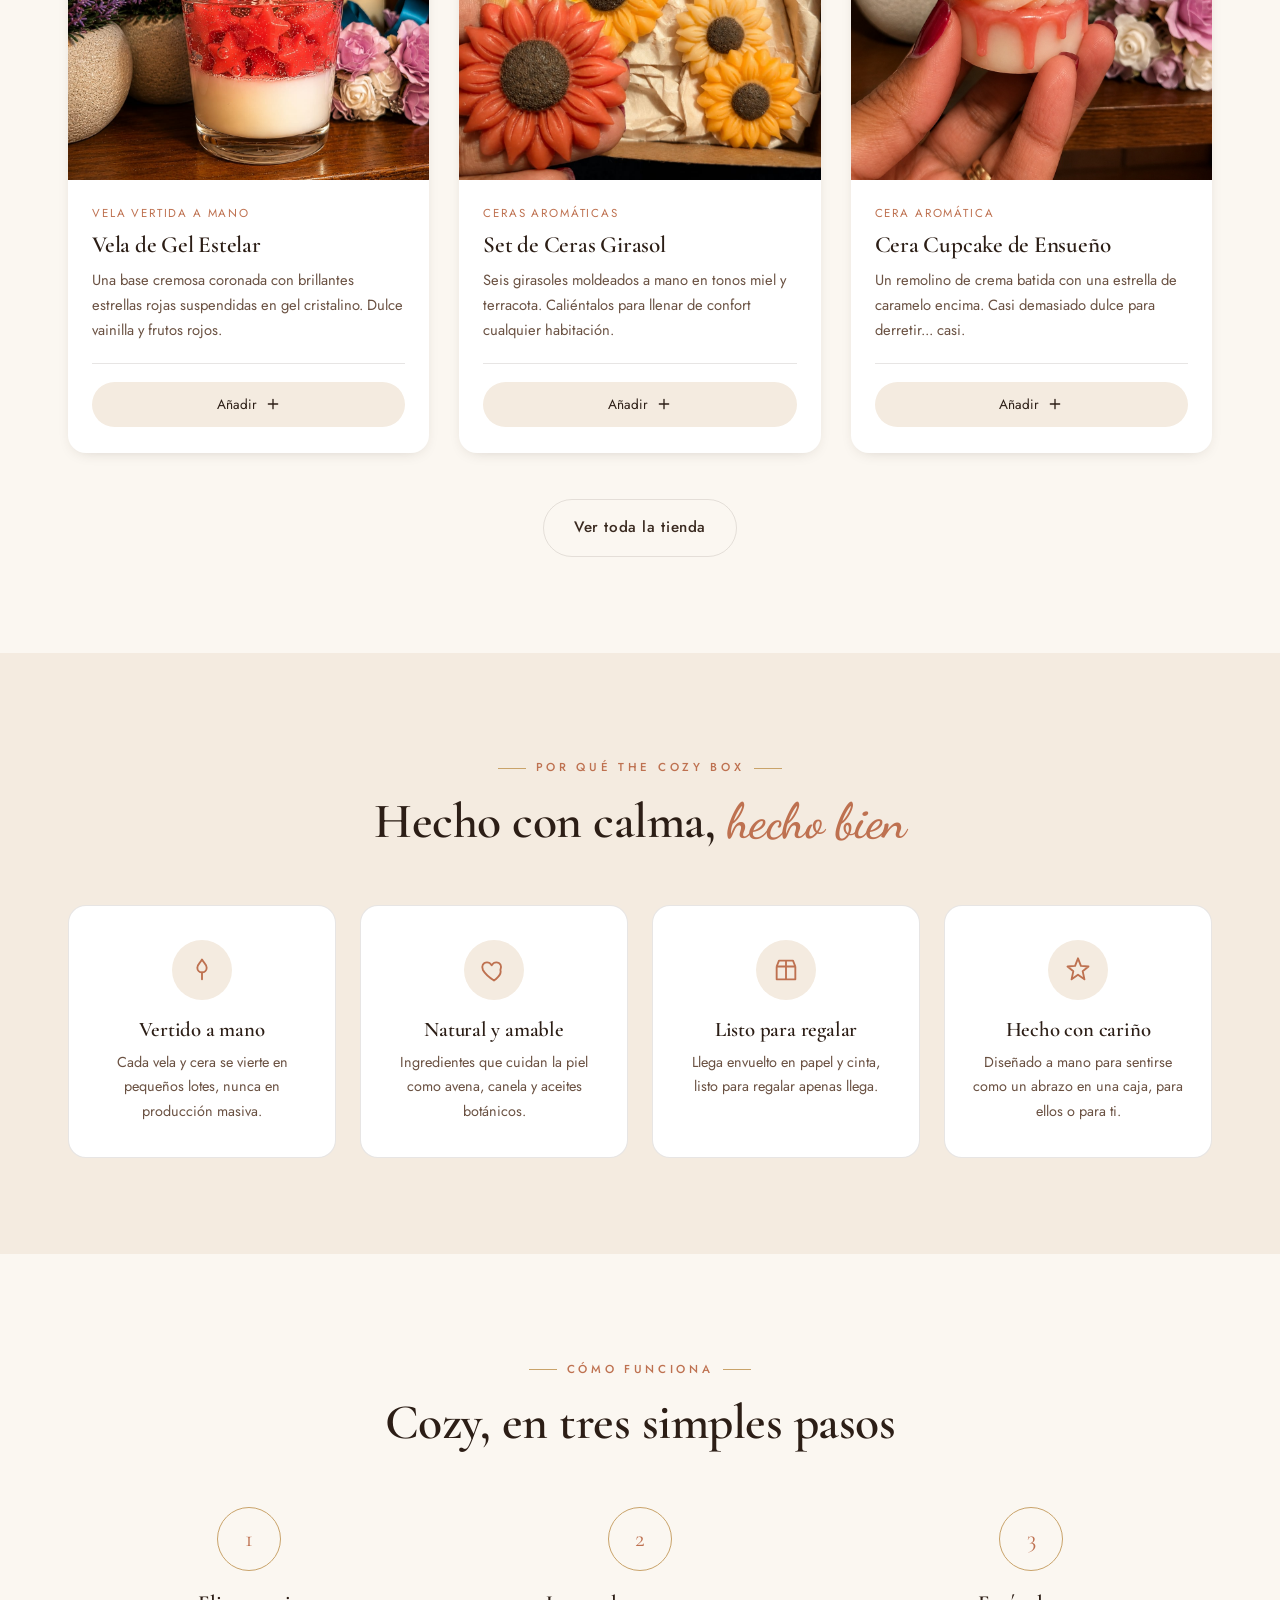
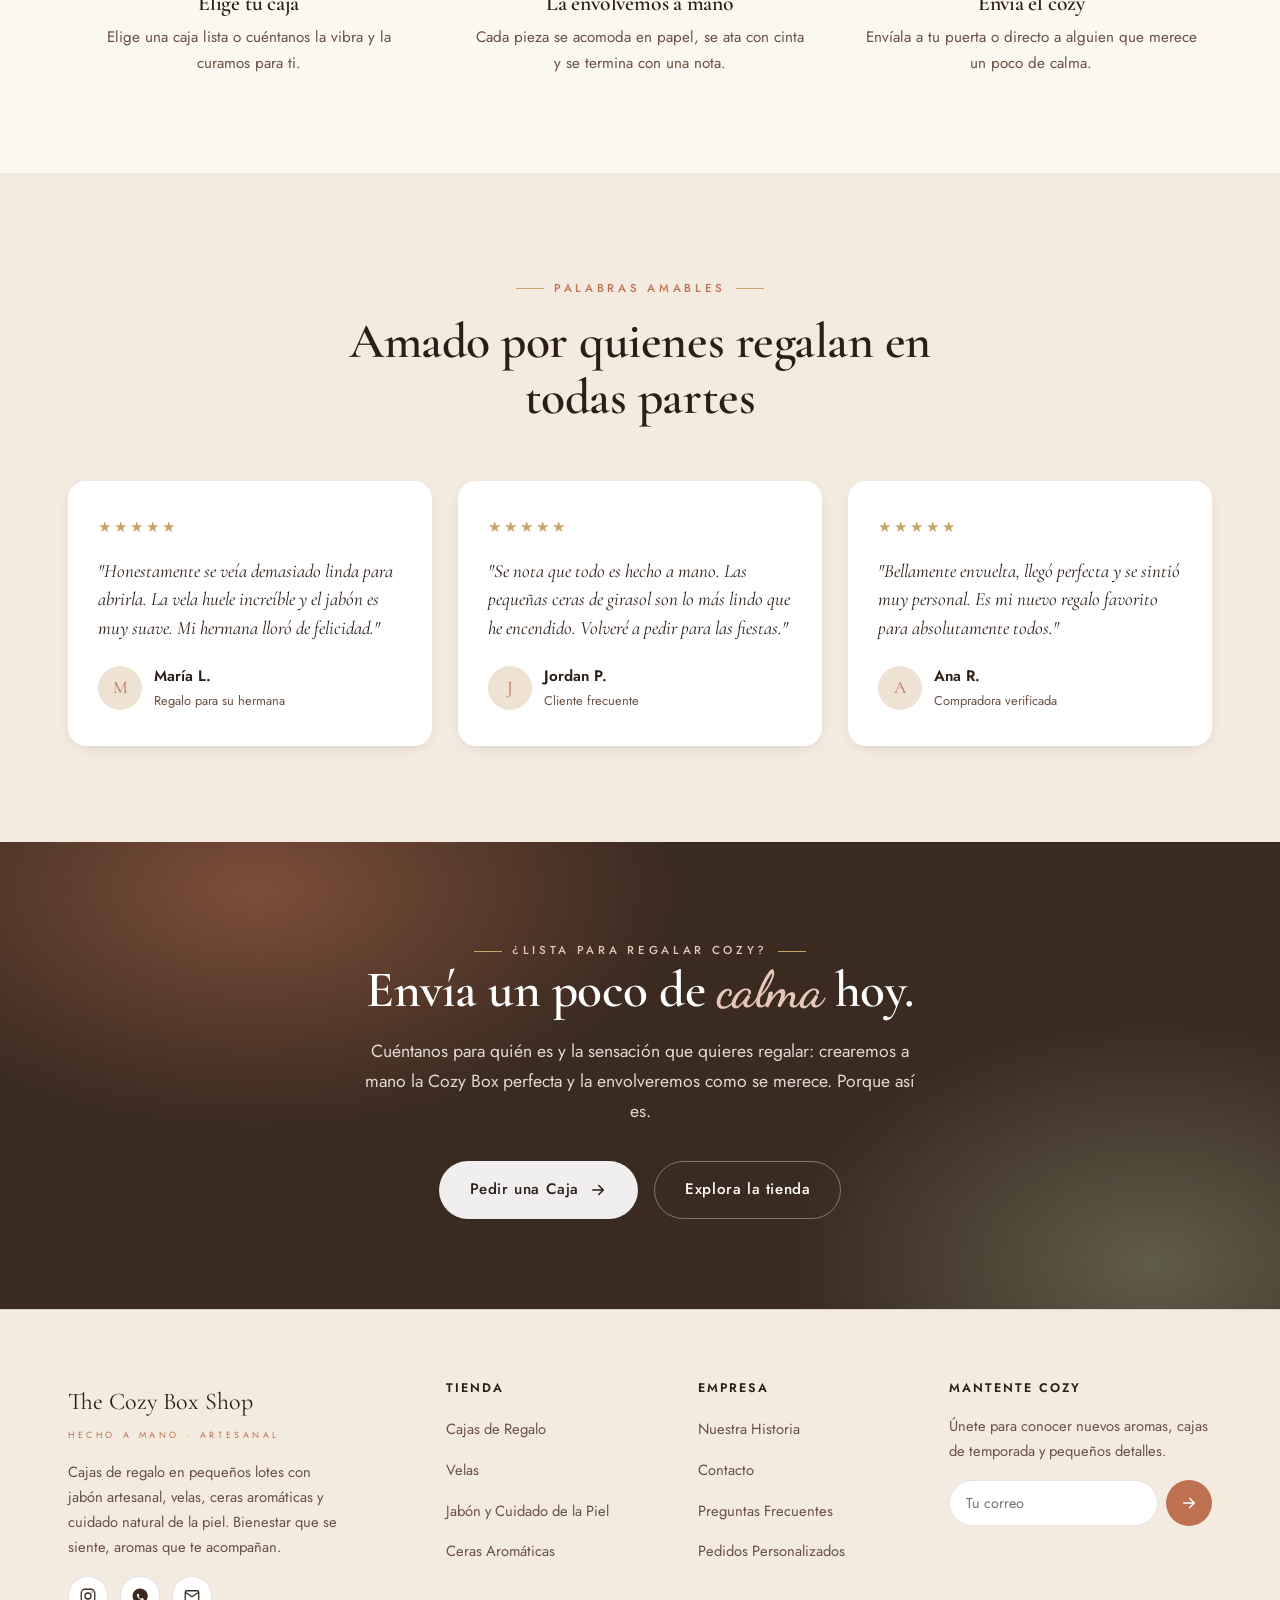
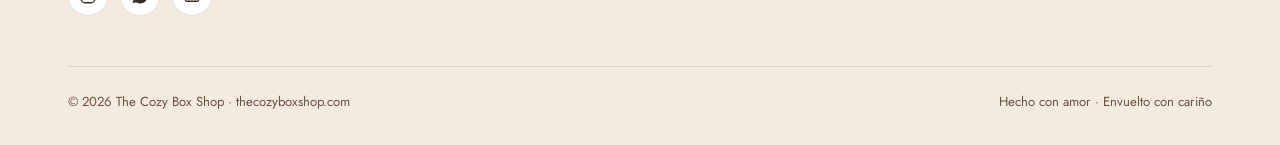
==== commit cdd629ce: "Add new branded product photos across the site Adds 8 new on-brand photos (THE COZY BOX / COZY BALM " ====
--- a/index.html
+++ b/index.html
@@ -30,7 +30,7 @@
     <ul class="nav-links" id="navLinks">
       <li><a href="index.html" class="active">Home</a></li>
       <li><a href="shop.html">Shop</a></li>
-      <li><a href="customize.html">Build a Box</a></li>
+      <li><a href="customize.html">Build Your Box</a></li>
       <li><a href="about.html">Our Story</a></li>
       <li><a href="contact.html">Contact</a></li>
       <li><button class="lang-toggle" id="langToggle" aria-label="Switch to English"><svg viewBox="0 0 24 24" fill="none" stroke="currentColor" stroke-width="1.7"><circle cx="12" cy="12" r="9"/><path d="M3 12h18M12 3c2.6 2.7 2.6 15.3 0 18M12 3c-2.6 2.7-2.6 15.3 0 18" stroke-linecap="round"/></svg><span id="langLabel">EN</span></button></li>
@@ -90,7 +90,7 @@
     </div>
     <div class="cats">
       <a href="shop.html#candles" class="cat reveal">
-        <img src="assets/images/candle-coral.jpeg" alt="Coral gel candle glowing on a wooden shelf">
+        <img src="assets/images/candle-rose-garden.jpeg" alt="Wood-wick candle topped with a ring of pastel wax roses">
         <div class="cat-body">
           <h3>Candles</h3>
           <p>Hand-poured gel &amp; wax, lit with a soft glow</p>
@@ -120,7 +120,7 @@
 <!-- FEATURE SPLIT -->
 <section class="section" style="background:var(--cream-2);">
   <div class="container split">
-    <div class="split-media reveal"><img src="assets/images/box-assortment.jpeg" alt="An open Cozy Box filled with a ceramic burner, sugar scrub, handmade soaps, wax melts and candles"></div>
+    <div class="split-media reveal"><img src="assets/images/cozybox-lavender.jpeg" alt="A branded The Cozy Box gift box with lavender wax melts, a candle and dried lavender sprigs"></div>
     <div class="split-copy reveal d1">
       <span class="eyebrow">The signature box</span>
       <h2>One box. A whole evening of calm.</h2>
